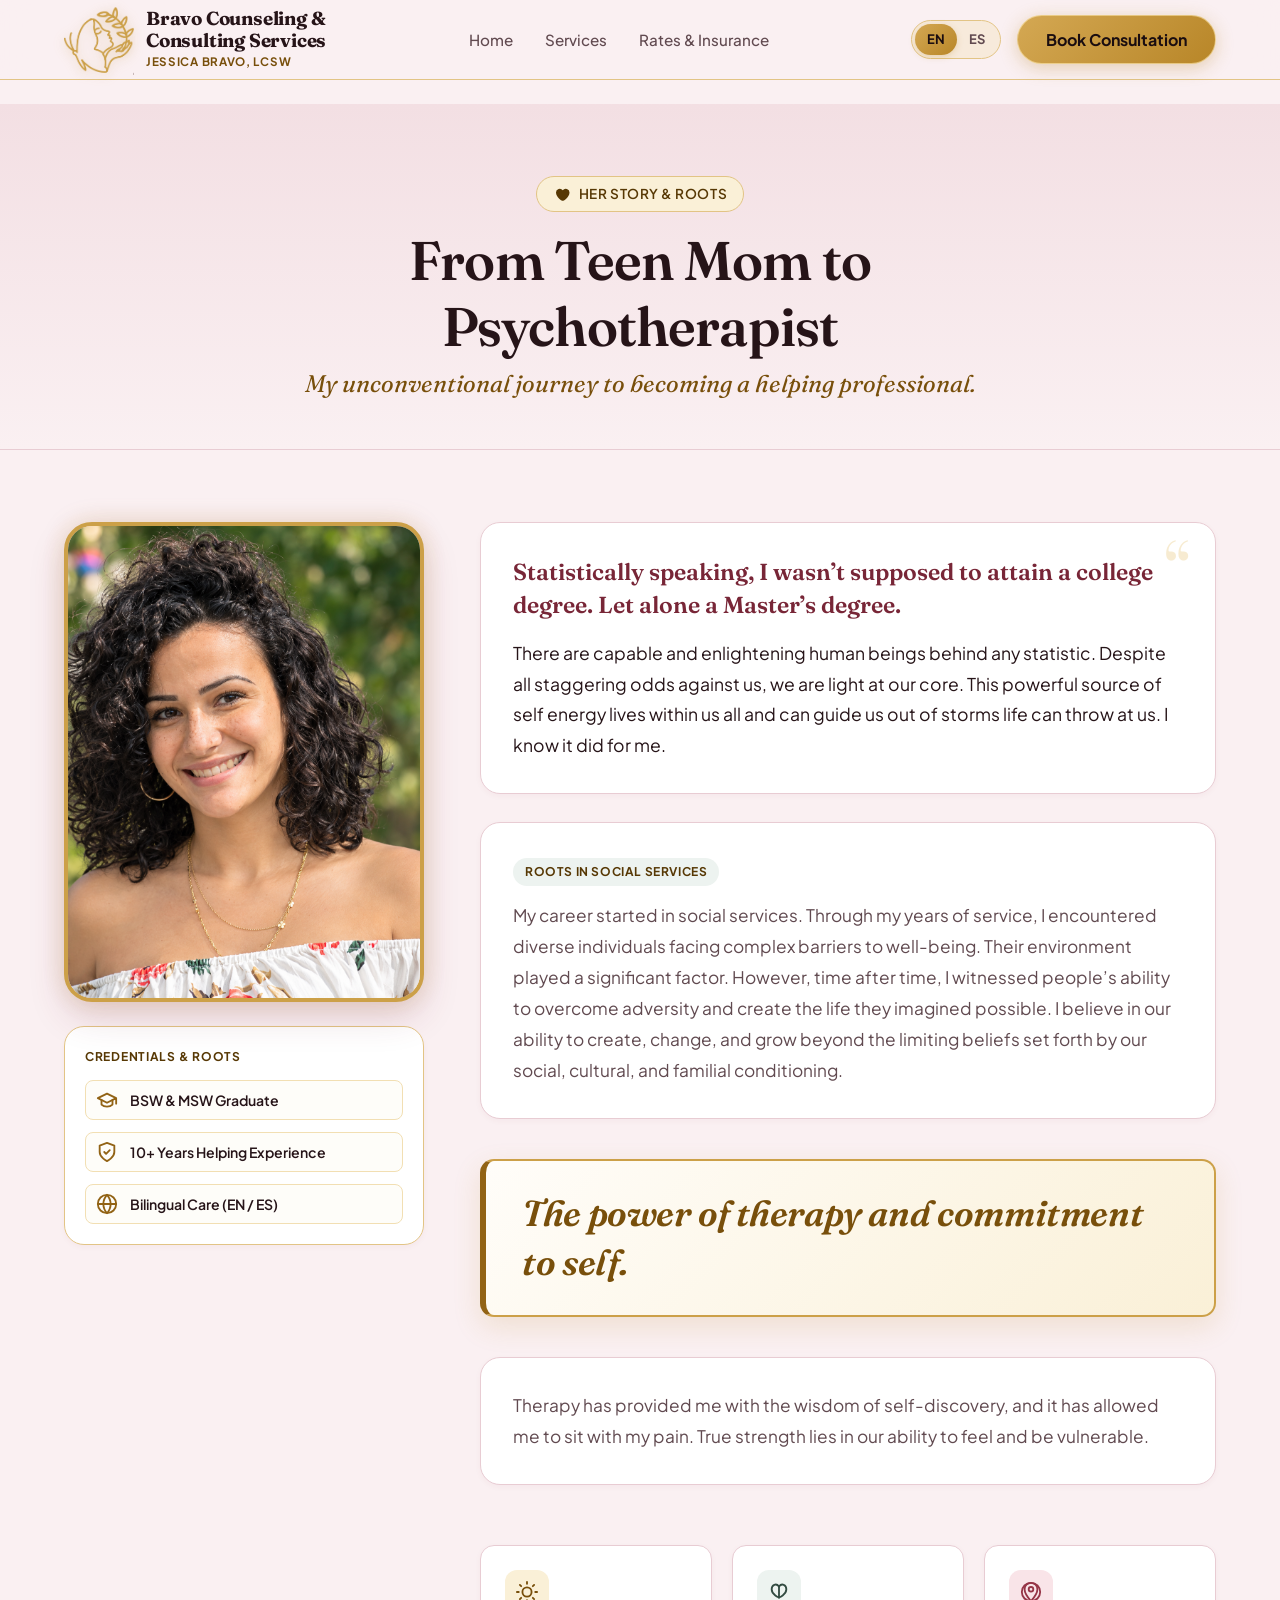
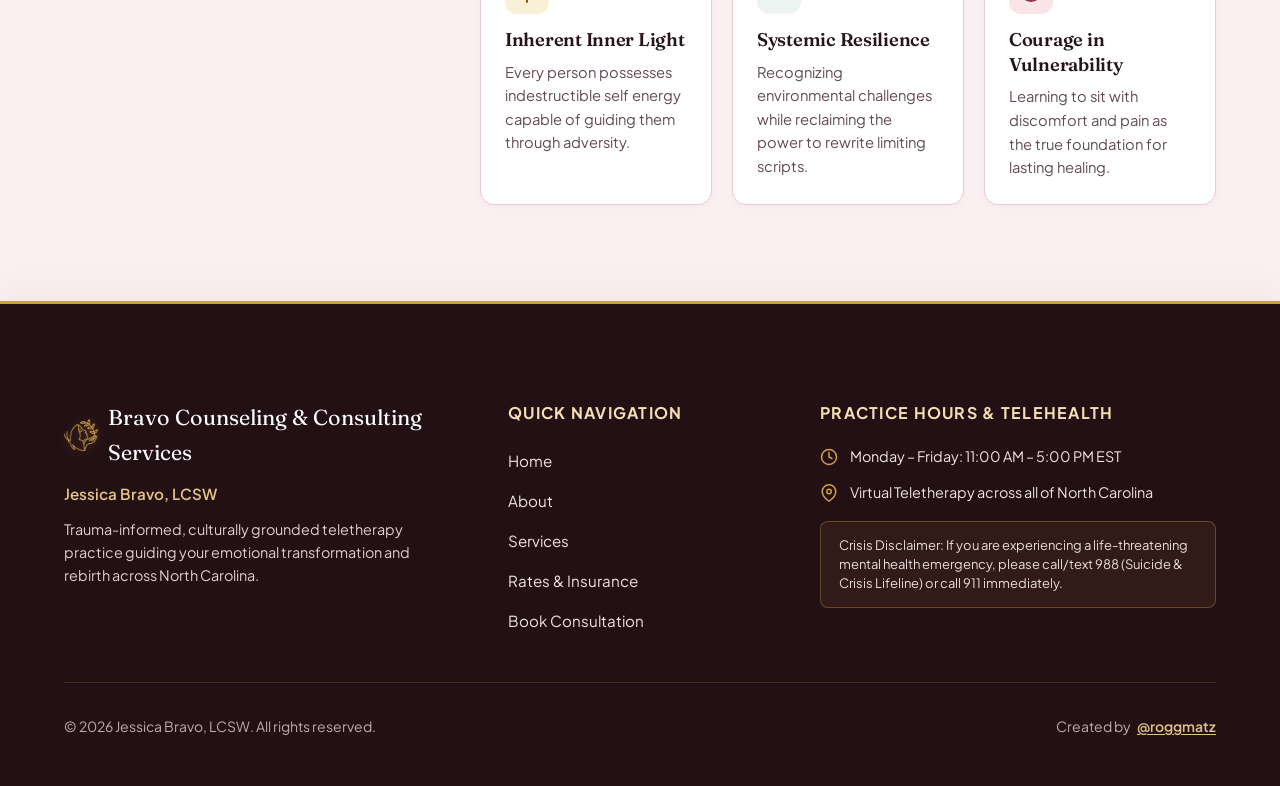
==== aboutme.html @ 412bb7db "Updated Jessica's about me picture." ====
<!DOCTYPE html>
<html lang="en">
<head>
  <meta charset="UTF-8">
  <meta name="viewport" content="width=device-width, initial-scale=1.0">
  <meta name="description" content="Read the story of Jessica Bravo, LCSW: An unconventional journey from teen mom to psychotherapist, grounded in resilience, self energy, and social services.">
  <meta name="author" content="@roggmatz (https://roggmatz.com)">
  <title>About Jessica Bravo, LCSW | From Teen Mom to Psychotherapist</title>

  <!-- Open Graph / Meta -->
  <meta property="og:type" content="website">
  <meta property="og:title" content="About Jessica Bravo, LCSW">
  <meta property="og:description" content="Read the story of Jessica Bravo, LCSW: An unconventional journey from teen mom to psychotherapist, grounded in resilience, self energy, and social services.">
  <meta property="og:url" content="https://bravoconsultingservices.com/aboutme.html">

  <!-- Google Fonts Preconnect & Stylesheet -->
  <link rel="preconnect" href="https://fonts.googleapis.com">
  <link rel="preconnect" href="https://fonts.gstatic.com" crossorigin>
  <link href="https://fonts.googleapis.com/css2?family=Fraunces:ital,opsz,wght@0,9..144,400;0,9..144,600;0,9..144,700;1,9..144,400&family=Plus+Jakarta+Sans:wght@400;500;600;700&display=swap" rel="stylesheet">

  <!-- Favicon SVG Motif -->
  <link rel="icon" type="image/svg+xml" href="data:image/svg+xml,%3Csvg xmlns='http://www.w3.org/2000/svg' viewBox='0 0 100 100'%3E%3Cpath d='M50 85 C45 60 20 48 15 30 C10 12 35 10 48 35 C50 38 50 38 52 35 C65 10 90 12 85 30 C80 48 55 60 50 85 Z' fill='none' stroke='%23CCA048' stroke-width='6' stroke-linecap='round' stroke-linejoin='round'/%3E%3Ccircle cx='50' cy='32' r='4' fill='%23B88628'/%3E%3C/svg%3E">

  <!-- Main Stylesheet -->
  <link rel="stylesheet" href="style.css">

  <!-- Deferred JavaScript -->
  <script defer src="main.js"></script>
</head>
<body class="about-page" data-page="about">

  <!-- Accessible Skip Link -->
  <a href="#main-content" class="skip-link">Skip to main content</a>

  <!-- ========================================================================
       Header & Navigation Bar
       ======================================================================== -->
  <header class="site-header" id="site-header">
    <div class="container header-inner">
      <!-- Logo & Wordmark (Links to Home) -->
      <a href="index.html" class="brand-logo" aria-label="Bravo Counseling & Consulting Services - Home">
        <img class="brand-butterfly-svg" src="assets/woman_butterfly.svg" alt="Bravo Counseling & Consulting Services" />
        <div class="brand-title-group">
          <span class="brand-name">Bravo Counseling &amp; <br />Consulting Services</span>
          <span class="brand-tagline">Jessica Bravo, LCSW</span>
        </div>
      </a>

      <!-- Navigation Menu -->
      <nav class="nav-menu" id="nav-menu" aria-label="Main Navigation">
        <a href="index.html" class="nav-link" data-i18n="about_page.nav_home">Home</a>
        <a href="index.html#services" class="nav-link" data-i18n="nav.services">Services</a>
        <a href="index.html#rates" class="nav-link" data-i18n="nav.rates">Rates &amp; Insurance</a>

        <!-- Mobile Actions Wrapper -->
        <div class="nav-actions-mobile-wrap">
          <div class="lang-switcher" role="group" aria-label="Language selection">
            <button type="button" class="lang-btn active" data-lang="en" aria-pressed="true">English</button>
            <button type="button" class="lang-btn" data-lang="es" aria-pressed="false">Español</button>
          </div>
          <a href="https://findmytherapist.com" target="_blank" rel="noopener noreferrer" class="btn btn-primary" data-i18n="nav.book">Book Consultation</a>
        </div>
      </nav>

      <!-- Desktop Header Actions -->
      <div class="nav-actions header-desktop-actions">
        <!-- Language Switcher Pill -->
        <div class="lang-switcher" role="group" aria-label="Language selection">
          <button type="button" class="lang-btn active" data-lang="en" aria-pressed="true">EN</button>
          <button type="button" class="lang-btn" data-lang="es" aria-pressed="false">ES</button>
        </div>
        <!-- CTA Button -->
        <a href="https://findmytherapist.com" target="_blank" rel="noopener noreferrer" class="btn btn-primary" data-i18n="nav.book">Book Consultation</a>
      </div>

      <!-- Mobile Hamburger Button -->
      <button type="button" class="mobile-toggle" id="mobile-toggle" aria-expanded="false" aria-controls="nav-menu" aria-label="Toggle navigation menu">
        <span></span>
        <span></span>
        <span></span>
      </button>
    </div>
  </header>

  <!-- ========================================================================
       Main Content
       ======================================================================== -->
  <main id="main-content" class="about-page-main">

    <!-- Hero / Story Banner -->
    <section class="about-hero-section">
      <div class="container about-hero-inner">
        <div class="about-hero-badge">
          <svg class="pl-14__heart" viewBox="0 0 24 24" width="18" height="18" fill="currentColor" aria-hidden="true">
            <path d="M12 21s-8-4.5-8-11a5 5 0 0 1 9-3 5 5 0 0 1 9 3c0 6.5-8 11-8 11H12z"/>
          </svg>
          <span data-i18n="about_page.hero_badge">Her Story &amp; Roots</span>
        </div>
        <h1 class="about-hero-title" data-i18n="about_page.hero_title">From Teen Mom to Psychotherapist</h1>
        <p class="about-hero-subtitle" data-i18n="about_page.hero_subtitle">My unconventional journey to becoming a helping professional.</p>
      </div>
    </section>

    <!-- Main Story Narrative & Owner Column -->
    <section class="about-story-section">
      <div class="container">
        <div class="about-story-grid">

          <!-- Left Column: Owner Portrait & Milestone Badges -->
          <aside class="about-owner-column" aria-label="About the Founder">
            <div class="owner-portrait-frame">
              <!-- Owner Portrait Image / Placeholder Frame -->
              <img src="assets/images/jessica-about-me.png" alt="Jessica Bravo, LCSW" width="480" height="640" loading="eager">
            </div>

            <!-- Milestone Badges Card -->
            <div class="owner-milestones-card">
              <div class="milestones-card-header" data-i18n="about_page.milestone_header">Credentials &amp; Roots</div>

              <!-- Milestone 1: Graduate -->
              <div class="milestone-item">
                <svg class="milestone-icon" viewBox="0 0 24 24" fill="none" stroke="currentColor" stroke-width="2" stroke-linecap="round" stroke-linejoin="round" aria-hidden="true">
                  <path d="M22 10v6M2 10l10-5 10 5-10 5z"/>
                  <path d="M6 12v5c3 3 9 3 12 0v-5"/>
                </svg>
                <span class="milestone-text" data-i18n="about_page.ms1_text">BSW &amp; MSW Graduate</span>
              </div>

              <!-- Milestone 2: Years Experience -->
              <div class="milestone-item">
                <svg class="milestone-icon" viewBox="0 0 24 24" fill="none" stroke="currentColor" stroke-width="2" stroke-linecap="round" stroke-linejoin="round" aria-hidden="true">
                  <path d="M12 22s8-4 8-10V5l-8-3-8 3v7c0 6 8 10 8 10z"/>
                  <path d="m9 12 2 2 4-4"/>
                </svg>
                <span class="milestone-text" data-i18n="about_page.ms2_text">10+ Years Helping Experience</span>
              </div>

              <!-- Milestone 3: Bilingual -->
              <div class="milestone-item">
                <svg class="milestone-icon" viewBox="0 0 24 24" fill="none" stroke="currentColor" stroke-width="2" stroke-linecap="round" stroke-linejoin="round" aria-hidden="true">
                  <circle cx="12" cy="12" r="10"/>
                  <line x1="2" y1="12" x2="22" y2="12"/>
                  <path d="M12 2a15.3 15.3 0 0 1 4 10 15.3 15.3 0 0 1-4 10 15.3 15.3 0 0 1-4-10 15.3 15.3 0 0 1 4-10z"/>
                </svg>
                <span class="milestone-text" data-i18n="about_page.ms3_text">Bilingual Care (EN / ES)</span>
              </div>
            </div>
          </aside>

          <!-- Right Column: Narrative Copy & Editorial Formatting -->
          <div class="story-narrative-column">

            <!-- Chapter 1: Defying Statistics & Innate Self Energy -->
            <article class="story-lead-block">
              <p class="story-lead-stat" data-i18n="about_page.lead_p1">
                Statistically speaking, I wasn’t supposed to attain a college degree. Let alone a Master’s degree.
              </p>
              <p class="story-lead-body" data-i18n="about_page.lead_p2">
                There are capable and enlightening human beings behind any statistic. Despite all staggering odds against us, we are light at our core. This powerful source of self energy lives within us all and can guide us out of storms life can throw at us. I know it did for me.
              </p>
            </article>

            <!-- Chapter 2: Frontline Social Services & Systemic Empathy -->
            <article class="story-chapter-card">
              <span class="story-chapter-tag" data-i18n="about_page.chapter2_tag">Roots in Social Services</span>
              <p class="story-chapter-body" data-i18n="about_page.social_services_p">
                My career started in social services. Through my years of service, I encountered diverse individuals facing complex barriers to well-being. Their environment played a significant factor. However, time after time, I witnessed people’s ability to overcome adversity and create the life they imagined possible. I believe in our ability to create, change, and grow beyond the limiting beliefs set forth by our social, cultural, and familial conditioning.
              </p>
            </article>

            <!-- Standout Focus Quote Requirement -->
            <aside class="story-highlight-quote-card" aria-label="Core Philosophy Quote">
              <blockquote class="story-highlight-quote-text" data-i18n="about_page.highlight_quote">
                The power of therapy and commitment to self.
              </blockquote>
            </aside>

            <!-- Chapter 3: Sitting With Pain & Vulnerability as Strength -->
            <article class="story-chapter-card">
              <p class="story-chapter-body" data-i18n="about_page.vulnerability_p">
                Therapy has provided me with the wisdom of self-discovery, and it has allowed me to sit with my pain. True strength lies in our ability to feel and be vulnerable.
              </p>
            </article>

            <!-- Supporting Philosophy Pillars -->
            <div class="story-philosophy-section">
              <div class="story-philosophy-grid">
                <!-- Pillar 1 -->
                <div class="story-philosophy-card">
                  <div class="philosophy-icon-box" aria-hidden="true">
                    <svg width="22" height="22" viewBox="0 0 24 24" fill="none" stroke="currentColor" stroke-width="2" stroke-linecap="round" stroke-linejoin="round">
                      <circle cx="12" cy="12" r="5"/>
                      <line x1="12" y1="1" x2="12" y2="3"/>
                      <line x1="12" y1="21" x2="12" y2="23"/>
                      <line x1="4.22" y1="4.22" x2="5.64" y2="5.64"/>
                      <line x1="18.36" y1="18.36" x2="19.78" y2="19.78"/>
                      <line x1="1" y1="12" x2="3" y2="12"/>
                      <line x1="21" y1="12" x2="23" y2="12"/>
                      <line x1="4.22" y1="19.78" x2="5.64" y2="18.36"/>
                      <line x1="18.36" y1="5.64" x2="19.78" y2="4.22"/>
                    </svg>
                  </div>
                  <h3 class="philosophy-card-title" data-i18n="about_page.pillar1_title">Inherent Inner Light</h3>
                  <p class="philosophy-card-desc" data-i18n="about_page.pillar1_desc">Every person possesses indestructible self energy capable of guiding them through adversity.</p>
                </div>

                <!-- Pillar 2 -->
                <div class="story-philosophy-card sage">
                  <div class="philosophy-icon-box" aria-hidden="true">
                    <svg width="22" height="22" viewBox="0 0 24 24" fill="none" stroke="currentColor" stroke-width="2" stroke-linecap="round" stroke-linejoin="round">
                      <path d="M12 18V6"/>
                      <path d="M12 6C9 2 4 4 4 9c0 6 8 9 8 9"/>
                      <path d="M12 6c3-4 8-2 8 3 0 6-8 9-8 9"/>
                    </svg>
                  </div>
                  <h3 class="philosophy-card-title" data-i18n="about_page.pillar2_title">Systemic Resilience</h3>
                  <p class="philosophy-card-desc" data-i18n="about_page.pillar2_desc">Recognizing environmental challenges while reclaiming the power to rewrite limiting scripts.</p>
                </div>

                <!-- Pillar 3 -->
                <div class="story-philosophy-card rose">
                  <div class="philosophy-icon-box" aria-hidden="true">
                    <svg width="22" height="22" viewBox="0 0 24 24" fill="none" stroke="currentColor" stroke-width="2" stroke-linecap="round" stroke-linejoin="round">
                      <circle cx="12" cy="12" r="10"/>
                      <path d="M12 2a7 7 0 0 0-7 7c0 5 7 13 7 13s7-8 7-13a7 7 0 0 0-7-7z"/>
                      <circle cx="12" cy="9" r="2.5"/>
                    </svg>
                  </div>
                  <h3 class="philosophy-card-title" data-i18n="about_page.pillar3_title">Courage in Vulnerability</h3>
                  <p class="philosophy-card-desc" data-i18n="about_page.pillar3_desc">Learning to sit with discomfort and pain as the true foundation for lasting healing.</p>
                </div>
              </div>
            </div>

          </div>

        </div>
      </div>
    </section>
  </main>

  <!-- ========================================================================
       Footer
       ======================================================================== -->
  <footer class="site-footer">
    <div class="container">

      <div class="footer-grid">

        <!-- Column 1: Brand & Bio -->
        <div>
          <div class="footer-brand-title">
            <img class="footer-butterfly" src="assets/woman_butterfly.svg" alt="Bravo Counseling logo" />
            <span>Bravo Counseling &amp; Consulting Services</span>
          </div>
          <div class="footer-credentials" data-i18n="footer.brand_sub">Jessica Bravo, LCSW</div>
          <p class="footer-desc" data-i18n="footer.brand_desc">
            Trauma-informed, culturally grounded teletherapy practice guiding your emotional transformation and rebirth across North Carolina.
          </p>
        </div>

        <!-- Column 2: Quick Links -->
        <div>
          <div class="footer-heading" data-i18n="footer.links_title">Quick Navigation</div>
          <ul class="footer-links-list">
            <li><a href="index.html">Home</a></li>
            <li><a href="aboutme.html" data-i18n="nav.about">About Jessica Bravo</a></li>
            <li><a href="index.html#services" data-i18n="nav.services">Therapy Services</a></li>
            <li><a href="index.html#rates" data-i18n="nav.rates">Rates &amp; Insurance</a></li>
            <li><a href="https://findmytherapist.com" target="_blank" rel="noopener noreferrer" data-i18n="nav.book">Book Consultation</a></li>
          </ul>
        </div>

        <!-- Column 3: Hours & Telehealth Notice -->
        <div>
          <div class="footer-heading" data-i18n="footer.hours_title">Practice Hours &amp; Telehealth</div>
          <div class="footer-info-list">
            <div class="footer-info-item">
              <svg viewBox="0 0 24 24" fill="none" stroke="currentColor" stroke-width="2" stroke-linecap="round" stroke-linejoin="round" aria-hidden="true">
                <circle cx="12" cy="12" r="10"/>
                <polyline points="12 6 12 12 16 14"/>
              </svg>
              <span data-i18n="footer.hours_time">Monday – Friday: 11:00 AM – 5:00 PM EST</span>
            </div>
            <div class="footer-info-item">
              <svg viewBox="0 0 24 24" fill="none" stroke="currentColor" stroke-width="2" stroke-linecap="round" stroke-linejoin="round" aria-hidden="true">
                <path d="M21 10c0 7-9 13-9 13s-9-6-9-13a9 9 0 0 1 18 0z"/>
                <circle cx="12" cy="10" r="3"/>
              </svg>
              <span data-i18n="footer.telehealth_loc">Virtual Teletherapy across all of North Carolina</span>
            </div>
          </div>

          <!-- Crisis note -->
          <div class="footer-crisis-box">
            <p data-i18n="footer.crisis_note">
              <strong>Crisis Disclaimer:</strong> If you are experiencing a life-threatening mental health emergency, please call/text 988 (Suicide &amp; Crisis Lifeline) or call 911 immediately.
            </p>
          </div>
        </div>

      </div>

      <!-- Footer Bottom -->
      <div class="footer-bottom">
        <div data-i18n="footer.copyright">© 2026 Jessica Bravo, LCSW. All rights reserved.</div>

        <!-- Visual Attribution -->
        <div class="footer-attribution">
          <span data-i18n="footer.author_label">Created by</span>
          <a href="https://roggmatz.com" target="_blank" rel="noopener">@roggmatz</a>
        </div>
      </div>

    </div>
  </footer>

</body>
</html>
---- style.css ----
/* ==========================================================================
   Bravo Consulting Services - Visual Design System & Stylesheet
   Client: Jessica Bravo, LCSW (NC License #C017999)
   Author: @roggmatz (https://roggmatz.com)
   ========================================================================== */

/* --------------------------------------------------------------------------
   1. CSS Custom Properties & Design Tokens
   -------------------------------------------------------------------------- */
:root {
  /* ========================================================================
     1. Background Canvas: Rose Pink Palette (Warm, Therapeutic, Calming)
     ======================================================================== */
  --color-rose-50: #FDF4F6;         /* Whispering rose blush wash */
  --color-rose-100: #F9E4E8;        /* Soft rose blush */
  --color-rose-200: #F2CBD3;        /* Pastel dusty rose border & accent */
  --color-rose-300: #E8A8B4;        /* Muted dusty rose */
  --color-rose-400: #D47B8C;        /* Warm rose tone */
  --color-rose-500: #B34B5E;        /* Deep velvety rosewood */
  --color-rose-600: #963547;        /* Rich rosewood */
  --color-rose-700: #782637;        /* Dramatic dark rosewood for CTA canvas */
  --color-rose-800: #561824;        /* Deep wine rose */
  --color-rose-900: #231015;        /* Midnight velvet rose for footer */

  --color-rose-tint: rgba(212, 123, 140, 0.12);
  --color-rose-glow: rgba(242, 203, 211, 0.7);
  --color-rose-shadow: rgba(120, 38, 55, 0.18);

  /* ========================================================================
     2. Foreground Elements: Gold Palette (Luminous, Prestigious, Restorative)
     ======================================================================== */
  --color-gold-50: #FEFDF9;         /* Luminous champagne surface */
  --color-gold-100: #FAF0D7;        /* Champagne gold wash for badges & pill cards */
  --color-gold-200: #F2DFB3;        /* Soft gold border */
  --color-gold-300: #E2C485;        /* Luminous satin gold accent */
  --color-gold-400: #CCA048;        /* Radiant polished gold for borders & buttons */
  --color-gold-500: #B88628;        /* Core radiant gold */
  --color-gold-600: #926315;        /* Burnished gold for buttons & accessible contrast */
  --color-gold-700: #784F0B;        /* Deep amber gold for ultra-clear text readability (6.4:1) */
  --color-gold-800: #573804;        /* Dark bronze gold */
  --color-gold-900: #382302;        /* Deepest antique bronze */

  --color-gold-tint: rgba(184, 134, 40, 0.1);
  --color-gold-glow: rgba(212, 168, 83, 0.4);
  --color-gold-shadow: rgba(184, 134, 40, 0.32);
  --color-gold-shadow-hover: rgba(184, 134, 40, 0.46);

  /* ========================================================================
     3. Functional & Role Mappings
     Backgrounds = Rose Pink | Foregrounds = Gold
     ======================================================================== */
  --color-primary: var(--color-gold-500);
  --color-primary-dark: var(--color-gold-600);
  --color-primary-light: var(--color-gold-100);
  --color-primary-tint: var(--color-gold-tint);

  --color-secondary: var(--color-gold-600);
  --color-secondary-dark: var(--color-gold-800);
  --color-secondary-light: var(--color-gold-100);
  --color-secondary-tint: var(--color-gold-tint);

  /* Legacy alias for gold */
  --color-gold: var(--color-gold-500);

  /* ========================================================================
     4. Complementary & Harmonizing Colors
     Warm neutrals, botanical sage accent, and functional tokens
     ======================================================================== */
  /* Surfaces & Structural Backgrounds (Rose Pink Ecosystem) */
  --color-bg-main: #FAF0F2;         /* Dominant calming rose-blush porcelain */
  --color-bg-warm: #F3DFE3;         /* Warm dusty rose cashmere for alternate sections */
  --color-bg-card: #FFFFFF;         /* Crisp white card surface */
  --color-bg-card-alt: #FEF9FA;     /* Subtle rose-tinted card surface */

  /* Text & Typography */
  --color-text-main: #261418;       /* Deep plum charcoal - 15.7:1 contrast on rose */
  --color-text-muted: #614A50;      /* Warm taupe-plum - 7.2:1 contrast on rose */
  --color-text-gold: var(--color-gold-700);

  /* Borders & Dividers (Gold Framed) */
  --color-border: #E8CCD3;          /* Soft rose border */
  --color-border-light: rgba(232, 204, 211, 0.6);
  --color-border-gold: var(--color-gold-300);
  --color-border-gold-strong: var(--color-gold-400);
  --color-border-rose: var(--color-rose-200);

  /* Complementary Botanical Sage (grounding, organic nature touch) */
  --color-sage-100: #EDF3F0;
  --color-sage-300: #A2BFB3;
  --color-sage-500: #4E7064;
  --color-sage-700: #334B42;

  /* Functional Status Colors */
  --color-success: #2D6A4F;
  --color-success-light: #D8F3DC;

  /* Typography */
  --font-heading: 'Fraunces', 'Playfair Display', Georgia, serif;
  --font-body: 'Plus Jakarta Sans', system-ui, -apple-system, BlinkMacSystemFont, 'Segoe UI', Roboto, sans-serif;

  /* Spacing Scale */
  --space-xs: 0.25rem;   /* 4px */
  --space-sm: 0.5rem;    /* 8px */
  --space-md: 1rem;      /* 16px */
  --space-lg: 1.5rem;    /* 24px */
  --space-xl: 2rem;      /* 32px */
  --space-2xl: 3rem;     /* 48px */
  --space-3xl: 4.5rem;   /* 72px */
  --space-4xl: 6rem;     /* 96px */

  /* Shadows with warm rose/gold ambient tones */
  --shadow-sm: 0 2px 6px rgba(120, 38, 55, 0.04);
  --shadow-md: 0 6px 18px rgba(120, 38, 55, 0.06), 0 2px 4px rgba(184, 134, 40, 0.04);
  --shadow-lg: 0 16px 36px rgba(120, 38, 55, 0.09), 0 4px 12px rgba(184, 134, 40, 0.06);
  --shadow-hover: 0 20px 40px rgba(184, 134, 40, 0.18), 0 6px 16px rgba(120, 38, 55, 0.08);

  /* Transitions */
  --transition-fast: 150ms cubic-bezier(0.4, 0, 0.2, 1);
  --transition-normal: 280ms cubic-bezier(0.4, 0, 0.2, 1);
  --transition-smooth: 400ms cubic-bezier(0.16, 1, 0.3, 1);

  /* Border Radius */
  --radius-sm: 8px;
  --radius-md: 14px;
  --radius-lg: 20px;
  --radius-xl: 28px;
  --radius-full: 9999px;

  /* Layout */
  --container-max: 1200px;
  --header-height: 80px;
}

/* --------------------------------------------------------------------------
   2. Reset & Base Elements
   -------------------------------------------------------------------------- */
*, *::before, *::after {
  box-sizing: border-box;
  margin: 0;
  padding: 0;
}

html {
  scroll-behavior: smooth;
  scroll-padding-top: calc(var(--header-height) + 16px);
  -webkit-text-size-adjust: 100%;
}

body {
  font-family: var(--font-body);
  font-size: 1.0625rem; /* 17px */
  line-height: 1.65;
  color: var(--color-text-main);
  background-color: var(--color-bg-main);
  overflow-x: hidden;
  text-rendering: optimizeLegibility;
  -webkit-font-smoothing: antialiased;
  -moz-osx-font-smoothing: grayscale;
}

img, picture, svg, video {
  display: block;
  max-width: 100%;
  height: auto;
}

input, button, textarea, select {
  font: inherit;
}

button {
  cursor: pointer;
  border: none;
  background: none;
}

a {
  color: inherit;
  text-decoration: none;
  transition: color var(--transition-fast);
}

ul, ol {
  list-style: none;
}

/* Accessible focus ring */
:focus-visible {
  outline: 3px solid var(--color-primary);
  outline-offset: 3px;
  border-radius: var(--radius-sm);
}

/* Skip to main content link for keyboard users */
.skip-link {
  position: absolute;
  top: -100px;
  left: 20px;
  background: var(--color-primary);
  color: #FFFFFF;
  padding: 12px 20px;
  z-index: 10000;
  border-radius: var(--radius-sm);
  font-weight: 600;
  text-decoration: none;
  box-shadow: var(--shadow-lg);
  transition: top var(--transition-fast);
}

.skip-link:focus {
  top: 20px;
}

/* --------------------------------------------------------------------------
   3. Typography & Utilities
   -------------------------------------------------------------------------- */
h1, h2, h3, h4, h5, h6 {
  font-family: var(--font-heading);
  color: var(--color-text-main);
  line-height: 1.25;
  font-weight: 600;
  letter-spacing: -0.015em;
}

h1 {
  font-size: clamp(2.35rem, 4.5vw, 3.65rem);
  font-weight: 600;
  line-height: 1.18;
}

h2 {
  font-size: clamp(1.9rem, 3.2vw, 2.65rem);
  line-height: 1.25;
}

h3 {
  font-size: clamp(1.35rem, 2vw, 1.65rem);
  line-height: 1.35;
}

p {
  margin-bottom: 1rem;
}

p:last-child {
  margin-bottom: 0;
}

.lead {
  font-size: 1.2rem;
  line-height: 1.65;
  color: var(--color-text-muted);
}

.container {
  width: 100%;
  max-width: var(--container-max);
  margin-left: auto;
  margin-right: auto;
  padding-left: 24px;
  padding-right: 24px;
}

.section-wrapper {
  padding: var(--space-4xl) 0;
  position: relative;
}

.section-header {
  text-align: center;
  max-width: 720px;
  margin: 0 auto var(--space-3xl) auto;
}

.section-badge {
  display: inline-flex;
  align-items: center;
  gap: 8px;
  padding: 6px 16px;
  border-radius: var(--radius-full);
  font-size: 0.875rem;
  font-weight: 700;
  letter-spacing: 0.04em;
  text-transform: uppercase;
  background-color: var(--color-gold-100);
  color: var(--color-gold-700);
  border: 1px solid var(--color-gold-300);
  box-shadow: 0 2px 8px rgba(184, 134, 40, 0.1);
  margin-bottom: 1rem;
}

.section-badge.gold,
.section-badge.sage {
  background-color: var(--color-gold-100);
  color: var(--color-gold-700);
  border: 1px solid var(--color-gold-300);
}

.section-title {
  margin-bottom: 1rem;
}

.section-subtitle {
  color: var(--color-text-muted);
  font-size: 1.125rem;
  line-height: 1.6;
}

/* --------------------------------------------------------------------------
   4. Buttons & UI Elements
   -------------------------------------------------------------------------- */
.btn {
  display: inline-flex;
  align-items: center;
  justify-content: center;
  gap: 10px;
  padding: 14px 28px;
  font-size: 1rem;
  font-weight: 700;
  border-radius: var(--radius-full);
  transition: all var(--transition-normal);
  text-align: center;
  white-space: nowrap;
  line-height: 1.2;
}

.btn-primary {
  background: linear-gradient(135deg, #D4A853 0%, #B88628 100%);
  color: #1A0D10;
  border: 1px solid rgba(255, 235, 180, 0.6);
  box-shadow: 0 4px 18px var(--color-gold-shadow);
}

.btn-primary:hover {
  background: linear-gradient(135deg, #E0B865 0%, #C49234 100%);
  color: #1A0D10;
  transform: translateY(-2px);
  box-shadow: 0 8px 26px var(--color-gold-shadow-hover);
}

.btn-secondary {
  background-color: rgba(255, 255, 255, 0.9);
  color: var(--color-gold-700);
  border: 1.5px solid var(--color-gold-400);
  box-shadow: 0 2px 8px rgba(184, 134, 40, 0.1);
}

.btn-secondary:hover {
  border-color: var(--color-gold-600);
  color: var(--color-gold-900);
  background-color: var(--color-gold-100);
  transform: translateY(-2px);
  box-shadow: 0 6px 18px rgba(184, 134, 40, 0.2);
}

.btn-gold,
.btn-sage {
  background: linear-gradient(135deg, #C2912D 0%, #A37219 100%);
  color: #FFFFFF;
  border: 1px solid rgba(255, 235, 180, 0.4);
  box-shadow: 0 4px 14px rgba(163, 114, 25, 0.32);
}

.btn-gold:hover,
.btn-sage:hover {
  background: linear-gradient(135deg, #D4A343 0%, #B58223 100%);
  color: #FFFFFF;
  transform: translateY(-2px);
  box-shadow: 0 8px 22px rgba(163, 114, 25, 0.42);
}

.btn-icon {
  width: 20px;
  height: 20px;
  transition: transform var(--transition-fast);
}

.btn:hover .btn-icon {
  transform: translateX(3px);
}

/* --------------------------------------------------------------------------
   5. Header & Navigation
   -------------------------------------------------------------------------- */
.site-header {
  position: fixed;
  top: 0;
  left: 0;
  width: 100%;
  height: var(--header-height);
  z-index: 1000;
  background-color: rgba(250, 240, 242, 0.94);
  backdrop-filter: blur(14px);
  -webkit-backdrop-filter: blur(14px);
  border-bottom: 1.5px solid var(--color-border-gold);
  transition: background-color var(--transition-normal), box-shadow var(--transition-normal);
}

.site-header.scrolled {
  background-color: rgba(250, 240, 242, 0.98);
  box-shadow: 0 4px 20px rgba(184, 134, 40, 0.1), 0 2px 6px rgba(120, 38, 55, 0.04);
}

.header-inner {
  display: flex;
  align-items: center;
  justify-content: space-between;
  height: 100%;
}

/* Logo */
.brand-logo {
  display: flex;
  align-items: center;
  gap: 12px;
  font-family: var(--font-heading);
  font-size: 1.25rem;
  font-weight: 700;
  color: var(--color-text-main);
  letter-spacing: -0.01em;
}

.brand-butterfly-svg {
  width: 70px;
  height: 70px;
  color: var(--color-gold-500);
  flex-shrink: 0;
  filter: invert(94%) sepia(11%) saturate(4403%) hue-rotate(325deg) brightness(89%) contrast(76%) drop-shadow(0 2px 6px rgba(184, 134, 40, 0.35));
}

.brand-title-group {
  display: flex;
  flex-direction: column;
}

.brand-name {
  font-size: 1.18rem;
  font-weight: 700;
  line-height: 1.15;
  color: var(--color-text-main);
}

.brand-tagline {
  font-family: var(--font-body);
  font-size: 0.725rem;
  font-weight: 700;
  letter-spacing: 0.06em;
  text-transform: uppercase;
  color: var(--color-gold-700);
}

/* Navigation Links */
.nav-menu {
  display: flex;
  align-items: center;
  gap: 32px;
}

.nav-link {
  font-size: 0.95rem;
  font-weight: 500;
  color: var(--color-text-muted);
  position: relative;
  padding: 8px 0;
  transition: color var(--transition-fast);
}

.nav-link:hover,
.nav-link.active {
  color: var(--color-gold-700);
}

.nav-link::after {
  content: '';
  position: absolute;
  bottom: 0;
  left: 0;
  width: 0;
  height: 2.5px;
  background: linear-gradient(90deg, var(--color-gold-300) 0%, var(--color-gold-500) 100%);
  transition: width var(--transition-normal);
  border-radius: var(--radius-full);
}

.nav-link:hover::after,
.nav-link.active::after {
  width: 100%;
}

.nav-actions {
  display: flex;
  align-items: center;
  gap: 16px;
}

.nav-actions-mobile-wrap {
  display: none;
}

/* Language Switcher Pill */
.lang-switcher {
  display: inline-flex;
  align-items: center;
  background-color: rgba(242, 223, 179, 0.35);
  padding: 3px;
  border-radius: var(--radius-full);
  border: 1px solid var(--color-gold-300);
}

.lang-btn {
  padding: 5px 12px;
  font-size: 0.8125rem;
  font-weight: 700;
  border-radius: var(--radius-full);
  color: var(--color-text-muted);
  transition: all var(--transition-fast);
}

.lang-btn.active {
  background: linear-gradient(135deg, #D4A853 0%, #B88628 100%);
  color: #1A0D10;
  box-shadow: 0 2px 6px rgba(184, 134, 40, 0.25);
}

.lang-btn:hover:not(.active) {
  color: var(--color-text-main);
}

/* Mobile Toggle */
.mobile-toggle {
  display: none;
  flex-direction: column;
  justify-content: center;
  align-items: center;
  width: 44px;
  height: 44px;
  border-radius: var(--radius-sm);
  background-color: transparent;
  color: var(--color-text-main);
  border: 1px solid var(--color-border);
}

.mobile-toggle span {
  display: block;
  width: 22px;
  height: 2px;
  background-color: currentColor;
  margin: 2.5px 0;
  transition: all var(--transition-normal);
  border-radius: 2px;
}

.mobile-toggle[aria-expanded="true"] span:nth-child(1) {
  transform: translateY(7px) rotate(45deg);
}

.mobile-toggle[aria-expanded="true"] span:nth-child(2) {
  opacity: 0;
}

.mobile-toggle[aria-expanded="true"] span:nth-child(3) {
  transform: translateY(-7px) rotate(-45deg);
}

/* --------------------------------------------------------------------------
   6. Section 1: Hero Area
   -------------------------------------------------------------------------- */
.hero-section {
  padding-top: calc(var(--header-height) + 50px);
  padding-bottom: var(--space-4xl);
  position: relative;
  overflow: hidden;
  background: radial-gradient(circle at 82% 18%, rgba(242, 203, 211, 0.92) 0%, rgba(250, 240, 242, 0.6) 60%),
              radial-gradient(circle at 12% 82%, rgba(238, 192, 202, 0.75) 0%, rgba(250, 240, 242, 0) 55%),
              var(--color-bg-main);
}

.hero-grid {
  display: grid;
  grid-template-columns: 1.15fr 0.85fr;
  gap: 56px;
  align-items: center;
}

.hero-content {
  max-width: 620px;
}

.hero-badge {
  display: inline-flex;
  align-items: center;
  gap: 10px;
  padding: 8px 18px;
  background-color: var(--color-gold-100);
  color: var(--color-gold-700);
  border-radius: var(--radius-full);
  font-size: 0.875rem;
  font-weight: 700;
  letter-spacing: 0.02em;
  margin-bottom: 24px;
  border: 1px solid var(--color-gold-300);
  box-shadow: 0 2px 10px rgba(184, 134, 40, 0.12);
}

.hero-badge-pulse {
  width: 8px;
  height: 8px;
  border-radius: 50%;
  background-color: var(--color-gold-500);
  position: relative;
}

.hero-badge-pulse::after {
  content: '';
  position: absolute;
  inset: -3px;
  border-radius: 50%;
  background-color: var(--color-gold-400);
  opacity: 0.6;
  animation: pulse 2s infinite ease-out;
}

@keyframes pulse {
  0% { transform: scale(1); opacity: 0.6; }
  100% { transform: scale(2.4); opacity: 0; }
}

.hero-title {
  margin-bottom: 24px;
  color: var(--color-text-main);
}

.hero-title span.accent {
  color: var(--color-gold-600);
  background: linear-gradient(135deg, #B88628 0%, #784F0B 100%);
  -webkit-background-clip: text;
  -webkit-text-fill-color: transparent;
  display: inline-block;
  position: relative;
}

.hero-title span.accent::after {
  content: '';
  position: absolute;
  bottom: 4px;
  left: 0;
  width: 100%;
  height: 8px;
  background: linear-gradient(90deg, rgba(212, 168, 83, 0.35) 0%, rgba(184, 134, 40, 0.18) 100%);
  z-index: -1;
  border-radius: 4px;
}

.hero-subtitle {
  font-size: 1.18rem;
  line-height: 1.7;
  color: var(--color-text-muted);
  margin-bottom: 36px;
}

.hero-cta-group {
  display: flex;
  flex-wrap: wrap;
  gap: 16px;
  margin-bottom: 40px;
}

/* Trust Bar */
.hero-trust-bar {
  display: flex;
  flex-wrap: wrap;
  align-items: center;
  gap: 24px;
  padding-top: 28px;
  border-top: 1.5px solid var(--color-border);
}

.trust-item {
  display: flex;
  align-items: center;
  gap: 10px;
  font-size: 0.875rem;
  font-weight: 600;
  color: var(--color-text-main);
}

.trust-icon {
  width: 20px;
  height: 20px;
  color: var(--color-gold-500);
  flex-shrink: 0;
}

/* Hero Visual Media Frame */
.hero-media-wrapper {
  position: relative;
}

.hero-image-card {
  position: relative;
  border-radius: var(--radius-xl);
  overflow: hidden;
  box-shadow: 0 16px 36px rgba(120, 38, 55, 0.14), 0 4px 14px rgba(184, 134, 40, 0.18);
  border: 3px solid var(--color-gold-400);
  aspect-ratio: 4 / 3.2;
}

.hero-image-card img {
  width: 100%;
  height: 100%;
  object-fit: cover;
  transition: transform var(--transition-smooth);
}

.hero-image-card:hover img {
  transform: scale(1.02);
}

.hero-floating-card {
  position: absolute;
  bottom: -20px;
  left: -24px;
  background: rgba(255, 255, 255, 0.96);
  backdrop-filter: blur(14px);
  -webkit-backdrop-filter: blur(14px);
  padding: 18px 24px;
  border-radius: var(--radius-lg);
  box-shadow: 0 14px 32px rgba(184, 134, 40, 0.16), var(--shadow-hover);
  border: 1.5px solid var(--color-gold-300);
  display: flex;
  align-items: center;
  gap: 14px;
  max-width: 320px;
}

.floating-card-icon {
  width: 44px;
  height: 44px;
  border-radius: 50%;
  background: linear-gradient(135deg, var(--color-gold-100) 0%, var(--color-gold-200) 100%);
  color: var(--color-gold-600);
  display: flex;
  align-items: center;
  justify-content: center;
  flex-shrink: 0;
  border: 1px solid var(--color-gold-300);
}

.floating-card-title {
  font-size: 0.95rem;
  font-weight: 700;
  color: var(--color-gold-800);
  line-height: 1.2;
}

.floating-card-desc {
  font-size: 0.8125rem;
  color: var(--color-text-muted);
  line-height: 1.3;
}

/* --------------------------------------------------------------------------
   7. Section 2: About Jessica Bravo, LCSW
   -------------------------------------------------------------------------- */
.about-section {
  background-color: var(--color-bg-warm);
  border-top: 1.5px solid var(--color-border);
  border-bottom: 1.5px solid var(--color-border);
}

.about-grid {
  display: grid;
  grid-template-columns: 0.85fr 1.15fr;
  gap: 64px;
  align-items: center;
}

.about-image-column {
  position: relative;
}

.about-portrait-frame {
  position: relative;
  border-radius: var(--radius-xl);
  overflow: hidden;
  box-shadow: 0 16px 36px rgba(120, 38, 55, 0.18), 0 0 30px rgba(184, 134, 40, 0.25);
  aspect-ratio: 3 / 4;
  border: 4px solid var(--color-gold-400);
}

.about-portrait-frame img {
  width: 100%;
  height: 100%;
  object-fit: cover;
}

/* State Licensure & Authority Badge */
.license-badge-card {
  position: absolute;
  bottom: -24px;
  right: -20px;
  background-color: #FFFFFF;
  padding: 16px 20px;
  border-radius: var(--radius-md);
  box-shadow: 0 14px 34px rgba(184, 134, 40, 0.2);
  border: 1.5px solid var(--color-gold-400);
  display: flex;
  align-items: center;
  gap: 14px;
  max-width: 320px;
}

.license-seal-icon {
  width: 42px;
  height: 42px;
  color: var(--color-gold-500);
  flex-shrink: 0;
}

.license-badge-title {
  font-size: 0.875rem;
  font-weight: 700;
  color: var(--color-gold-800);
  line-height: 1.2;
}

.license-badge-sub {
  font-size: 0.75rem;
  color: var(--color-gold-600);
  font-weight: 600;
  margin-top: 2px;
}

.about-content-column {
  display: flex;
  flex-direction: column;
  gap: 20px;
}

.about-heading {
  margin-bottom: 6px;
}

.about-philosophy-quote {
  font-family: var(--font-heading);
  font-size: 1.25rem;
  font-style: italic;
  line-height: 1.5;
  color: var(--color-text-main);
  border-left: 4px solid var(--color-gold-500);
  padding: 12px 20px;
  margin: 14px 0 22px 0;
  background: rgba(250, 240, 215, 0.45);
  border-radius: 0 var(--radius-sm) var(--radius-sm) 0;
  border-top: 1px solid rgba(226, 196, 133, 0.2);
  border-right: 1px solid rgba(226, 196, 133, 0.2);
  border-bottom: 1px solid rgba(226, 196, 133, 0.2);
}

.about-bio-text {
  color: var(--color-text-muted);
  font-size: 1.05rem;
  line-height: 1.7;
}

/* Values Grid */
.values-grid {
  display: grid;
  grid-template-columns: repeat(3, 1fr);
  gap: 18px;
  margin-top: 24px;
}

.value-card {
  background-color: #FFFFFF;
  padding: 22px 18px;
  border-radius: var(--radius-md);
  border: 1.5px solid var(--color-gold-200);
  box-shadow: var(--shadow-sm);
  transition: transform var(--transition-normal), box-shadow var(--transition-normal), border-color var(--transition-normal);
}

.value-card:hover {
  transform: translateY(-3px);
  box-shadow: 0 12px 28px rgba(184, 134, 40, 0.16);
  border-color: var(--color-gold-400);
}

.value-icon-box,
.value-icon-box.gold,
.value-icon-box.sage,
.value-icon-box.botanical {
  width: 46px;
  height: 46px;
  border-radius: 12px;
  background: linear-gradient(135deg, var(--color-gold-100) 0%, var(--color-gold-200) 100%);
  color: var(--color-gold-600);
  border: 1px solid var(--color-gold-300);
  display: flex;
  align-items: center;
  justify-content: center;
  margin-bottom: 14px;
}

.value-card-title {
  font-size: 1.05rem;
  font-weight: 700;
  color: var(--color-gold-800);
  margin-bottom: 6px;
  font-family: var(--font-body);
}

.value-card-desc {
  font-size: 0.875rem;
  color: var(--color-text-muted);
  line-height: 1.45;
}

/* --------------------------------------------------------------------------
   8. Section 3: Specialized Therapy Services
   -------------------------------------------------------------------------- */
.services-section {
  background: linear-gradient(180deg, var(--color-bg-main) 0%, #F5DEE3 50%, var(--color-bg-main) 100%);
  position: relative;
}

.pathways-grid {
  display: grid;
  grid-template-columns: repeat(2, 1fr);
  gap: 32px;
  margin-bottom: 48px;
}

.pathway-card {
  background-color: #FFFFFF;
  border-radius: var(--radius-lg);
  border: 1.5px solid var(--color-gold-300);
  padding: 40px 36px;
  box-shadow: 0 10px 30px rgba(120, 38, 55, 0.05);
  display: flex;
  flex-direction: column;
  position: relative;
  transition: transform var(--transition-normal), box-shadow var(--transition-normal), border-color var(--transition-normal);
}

.pathway-card:hover {
  transform: translateY(-4px);
  box-shadow: 0 18px 40px rgba(184, 134, 40, 0.18), 0 4px 14px rgba(120, 38, 55, 0.06);
  border-color: var(--color-gold-400);
}

.pathway-card.featured {
  border: 2.5px solid var(--color-gold-400);
  background: linear-gradient(180deg, #FFFFFF 0%, rgba(250, 240, 215, 0.35) 100%);
  box-shadow: 0 14px 36px rgba(184, 134, 40, 0.16), 0 4px 12px rgba(179, 75, 94, 0.06);
}

.pathway-card.featured:hover {
  border-color: var(--color-gold-500);
  box-shadow: 0 22px 48px rgba(184, 134, 40, 0.25), 0 6px 16px rgba(179, 75, 94, 0.08);
}

.pathway-card:not(.featured) {
  border-color: var(--color-gold-300);
  background: linear-gradient(180deg, #FFFFFF 0%, rgba(250, 240, 215, 0.18) 100%);
}

.pathway-card:not(.featured):hover {
  border-color: var(--color-gold-400);
  box-shadow: 0 20px 42px rgba(184, 134, 40, 0.18), 0 6px 16px rgba(44, 36, 38, 0.06);
}

.pathway-tag {
  display: inline-block;
  align-self: flex-start;
  font-size: 0.8125rem;
  font-weight: 700;
  letter-spacing: 0.05em;
  text-transform: uppercase;
  color: var(--color-gold-700);
  background-color: var(--color-gold-100);
  border: 1.5px solid var(--color-gold-300);
  padding: 5px 16px;
  border-radius: var(--radius-full);
  margin-bottom: 16px;
  box-shadow: 0 2px 6px rgba(184, 134, 40, 0.1);
}

.pathway-tag.couples {
  color: var(--color-gold-700);
  background-color: var(--color-gold-100);
  border-color: var(--color-gold-400);
}

.pathway-title {
  font-size: 1.85rem;
  margin-bottom: 8px;
  color: var(--color-text-main);
}

.pathway-audience {
  font-size: 1rem;
  color: var(--color-text-muted);
  font-weight: 500;
  margin-bottom: 24px;
}

.pathway-focus-heading {
  font-size: 0.95rem;
  font-weight: 700;
  text-transform: uppercase;
  letter-spacing: 0.04em;
  color: var(--color-gold-800);
  margin-bottom: 16px;
}

.focus-list {
  display: flex;
  flex-direction: column;
  gap: 12px;
  margin-bottom: 32px;
  flex-grow: 1;
}

.focus-item {
  display: flex;
  align-items: flex-start;
  gap: 12px;
  font-size: 0.98rem;
  color: var(--color-text-muted);
  line-height: 1.45;
}

.focus-item-icon {
  width: 18px;
  height: 18px;
  color: var(--color-gold-500);
  flex-shrink: 0;
  margin-top: 3px;
  filter: drop-shadow(0 1px 2px rgba(184, 134, 40, 0.25));
}

.focus-item-icon.gold,
.focus-item-icon.sage {
  color: var(--color-gold-500);
}

.pathway-card-footer {
  margin-top: auto;
  padding-top: 20px;
  border-top: 1px solid var(--color-border-light);
}

/* Modality Tag Strip & Interactive Modality Cards */
.modality-section-wrapper {
  background: linear-gradient(180deg, #F9ECEF 0%, #F5E1E6 100%);
  border: 2px solid var(--color-gold-300);
  border-radius: var(--radius-lg);
  padding: 36px;
  box-shadow: 0 10px 30px rgba(184, 134, 40, 0.1);
}

.modality-header {
  text-align: center;
  margin-bottom: 28px;
}

.modality-header h4 {
  font-size: 1.25rem;
  margin-bottom: 6px;
  color: var(--color-gold-800);
}

.modality-grid {
  display: grid;
  grid-template-columns: repeat(4, 1fr);
  gap: 20px;
}

.modality-pill-card {
  background-color: #FFFFFF;
  border: 1.5px solid var(--color-gold-200);
  border-radius: var(--radius-md);
  padding: 20px;
  transition: all var(--transition-normal);
  box-shadow: 0 4px 12px rgba(120, 38, 55, 0.04);
}

.modality-pill-card:hover {
  background-color: #FFFFFF;
  border-color: var(--color-gold-400);
  box-shadow: 0 8px 24px rgba(184, 134, 40, 0.16);
  transform: translateY(-2px);
}

.modality-title {
  font-size: 1rem;
  font-weight: 700;
  color: var(--color-text-main);
  margin-bottom: 8px;
  display: flex;
  align-items: center;
  gap: 8px;
}

.modality-bullet {
  width: 8px;
  height: 8px;
  border-radius: 50%;
  background-color: var(--color-gold-500);
  box-shadow: 0 0 8px rgba(204, 160, 72, 0.6);
  flex-shrink: 0;
}

.modality-bullet.gold,
.modality-bullet.sage {
  background-color: var(--color-gold-500);
}

.modality-desc {
  font-size: 0.875rem;
  color: var(--color-text-muted);
  line-height: 1.45;
}

/* --------------------------------------------------------------------------
   9. Section 4: Rates, Insurance & Payment Options
   -------------------------------------------------------------------------- */
.rates-section {
  background: linear-gradient(180deg, var(--color-bg-warm) 0%, #EBD0D6 50%, var(--color-bg-warm) 100%);
  border-top: 1.5px solid var(--color-border);
  border-bottom: 1.5px solid var(--color-border);
  position: relative;
}

.rates-fee-grid {
  display: grid;
  grid-template-columns: repeat(2, 1fr);
  gap: 32px;
  max-width: 860px;
  margin: 0 auto 48px auto;
}

.fee-card {
  background-color: #FFFFFF;
  border-radius: var(--radius-lg);
  border: 2px solid var(--color-gold-300);
  padding: 36px 32px;
  box-shadow: 0 12px 32px rgba(120, 38, 55, 0.08), 0 2px 8px rgba(184, 134, 40, 0.08);
  text-align: center;
  position: relative;
  transition: transform var(--transition-normal), box-shadow var(--transition-normal), border-color var(--transition-normal);
}

.fee-card:hover {
  transform: translateY(-4px);
  border-color: var(--color-gold-500);
  box-shadow: 0 18px 42px rgba(184, 134, 40, 0.22);
}

.fee-service-name {
  font-size: 1.15rem;
  font-weight: 700;
  margin-bottom: 8px;
  font-family: var(--font-body);
  color: var(--color-gold-800);
}

.fee-price-tag {
  display: flex;
  justify-content: center;
  gap: 4px;
  margin: 16px 0;
}

.fee-amount {
  font-family: var(--font-heading);
  font-size: 3.25rem;
  font-weight: 700;
  color: var(--color-gold-600);
  line-height: 1;
  text-shadow: 0 1px 2px rgba(184, 134, 40, 0.15);
}

.fee-duration {
  font-size: 0.95rem;
  color: var(--color-text-muted);
  font-weight: 500;
}

.fee-desc {
  font-size: 0.9rem;
  color: var(--color-text-muted);
  line-height: 1.4;
  margin-bottom: 24px;
}

.superbill-notice-box {
  background-color: var(--color-gold-100);
  border: 2px dashed var(--color-gold-400);
  border-radius: var(--radius-md);
  padding: 18px 24px;
  text-align: center;
  max-width: 860px;
  margin: 0 auto 48px auto;
  display: flex;
  align-items: center;
  justify-content: center;
  gap: 12px;
  box-shadow: 0 4px 14px rgba(184, 134, 40, 0.1);
}

.superbill-notice-box p {
  font-size: 0.95rem;
  color: var(--color-gold-800);
  font-weight: 600;
}

.superbill-notice-box svg {
  color: var(--color-gold-600);
  flex-shrink: 0;
}

/* Insurance Grid */
.insurance-block {
  background-color: #FFFFFF;
  border: 2px solid var(--color-gold-200);
  border-radius: var(--radius-lg);
  padding: 40px;
  box-shadow: 0 8px 26px rgba(184, 134, 40, 0.08);
  margin-bottom: 32px;
}

.insurance-block-title {
  text-align: center;
  font-size: 1.25rem;
  margin-bottom: 8px;
  color: var(--color-gold-800);
}

.insurance-block-sub {
  text-align: center;
  font-size: 0.95rem;
  color: var(--color-text-muted);
  margin-bottom: 32px;
}

.insurance-logo-grid {
  display: grid;
  grid-template-columns: repeat(5, 1fr);
  gap: 20px;
  align-items: center;
}

.insurance-badge {
  display: flex;
  flex-direction: column;
  align-items: center;
  justify-content: center;
  padding: 18px 14px;
  border-radius: var(--radius-md);
  background-color: var(--color-bg-main);
  border: 1.5px solid var(--color-gold-200);
  text-align: center;
  height: 120px;
  color: var(--color-gold-700);
  transition: border-color var(--transition-normal), transform var(--transition-normal), box-shadow var(--transition-normal);
}

.insurance-badge:hover {
  border-color: var(--color-gold-400);
  color: var(--color-gold-600);
  transform: translateY(-2px);
  box-shadow: 0 8px 20px rgba(184, 134, 40, 0.16);
}

.insurance-badge svg {
  color: var(--color-gold-700);
  transition: color var(--transition-fast);
}

.insurance-badge:hover svg {
  color: var(--color-gold-600);
}

.insurance-logo-icon {
  width: 32px;
  height: 32px;
  margin-bottom: 6px;
  color: var(--color-gold-600);
}

.insurance-name {
  font-size: 0.95rem;
  font-weight: 700;
  color: var(--color-text-main);
}

/* Payment Strip */
.payment-methods-strip {
  display: flex;
  align-items: center;
  justify-content: center;
  flex-wrap: wrap;
  gap: 16px;
  padding: 24px;
  background-color: #FFFFFF;
  border: 1.5px solid var(--color-gold-300);
  border-radius: var(--radius-md);
  box-shadow: 0 6px 18px rgba(184, 134, 40, 0.08);
}

.payment-strip-label {
  font-size: 0.9rem;
  font-weight: 700;
  color: var(--color-gold-800);
  text-transform: uppercase;
  letter-spacing: 0.04em;
}

.payment-pills-list {
  display: flex;
  flex-wrap: wrap;
  align-items: center;
  gap: 12px;
}

.payment-pill {
  display: inline-flex;
  align-items: center;
  gap: 8px;
  background-color: var(--color-bg-main);
  border: 1.5px solid var(--color-gold-300);
  padding: 6px 14px;
  border-radius: var(--radius-full);
  font-size: 0.85rem;
  font-weight: 600;
  color: var(--color-text-main);
  transition: border-color var(--transition-fast), color var(--transition-fast), transform var(--transition-fast);
}

.payment-pill:hover {
  border-color: var(--color-gold-500);
  transform: translateY(-1px);
}

.payment-pill svg {
  width: 16px;
  height: 16px;
  color: var(--color-gold-600);
}

/* --------------------------------------------------------------------------
   10. Section 5: Call to Action & Contact
   -------------------------------------------------------------------------- */
.cta-section {
  background: linear-gradient(135deg, var(--color-rose-700) 0%, var(--color-rose-800) 100%);
  padding: var(--space-4xl) 0;
  position: relative;
  overflow: hidden;
}

.cta-section::before {
  content: '';
  position: absolute;
  top: -50%;
  left: -20%;
  width: 140%;
  height: 200%;
  background: radial-gradient(circle at 50% 50%, rgba(242, 203, 211, 0.15) 0%, transparent 60%);
  pointer-events: none;
}

.cta-banner-box {
  background: linear-gradient(145deg, #FFFFFF 0%, #FAF0D7 100%);
  border: 3px solid var(--color-gold-400);
  border-radius: var(--radius-xl);
  padding: 56px 48px;
  box-shadow: 0 24px 60px rgba(35, 16, 21, 0.4), 0 10px 30px rgba(184, 134, 40, 0.25);
  text-align: center;
  position: relative;
  overflow: hidden;
  max-width: 960px;
  margin: 0 auto;
}

.cta-banner-box::before {
  content: '';
  position: absolute;
  top: 0;
  left: 0;
  right: 0;
  height: 6px;
  background: linear-gradient(90deg, var(--color-gold-400) 0%, var(--color-gold-200) 50%, var(--color-gold-500) 100%);
}

.cta-butterfly-deco {
  width: 60px;
  height: 60px;
  color: var(--color-gold-500);
  margin: 0 auto 20px auto;
  opacity: 0.95;
  filter: invert(53%) sepia(51%) saturate(601%) hue-rotate(1deg) brightness(93%) contrast(91%) drop-shadow(0 4px 14px rgba(184, 134, 40, 0.4));
}

.cta-title {
  font-size: clamp(2rem, 3.5vw, 2.8rem);
  margin-bottom: 16px;
  color: var(--color-text-main);
}

.cta-subtext {
  font-size: 1.15rem;
  color: var(--color-text-muted);
  max-width: 680px;
  margin: 0 auto 36px auto;
  line-height: 1.6;
}

.cta-actions-row {
  display: flex;
  flex-direction: column;
  align-items: center;
  gap: 18px;
}

.cta-direct-email {
  font-size: 0.95rem;
  color: var(--color-text-muted);
  display: inline-flex;
  align-items: center;
  gap: 8px;
}

.cta-direct-email svg {
  color: var(--color-gold-600);
}

.cta-direct-email a {
  color: var(--color-gold-700);
  font-weight: 700;
  text-decoration: underline;
  text-underline-offset: 3px;
  transition: color var(--transition-fast);
}

.cta-direct-email a:hover {
  color: var(--color-gold-900);
}

/* --------------------------------------------------------------------------
   11. Footer
   -------------------------------------------------------------------------- */
.site-footer {
  background-color: var(--color-rose-900);
  color: #EDE8E5;
  padding-top: var(--space-4xl);
  padding-bottom: var(--space-2xl);
  border-top: 3px solid var(--color-gold-400);
  box-shadow: 0 -10px 30px rgba(184, 134, 40, 0.08);
}

.footer-grid {
  display: grid;
  grid-template-columns: 1.5fr 1fr 1.5fr;
  gap: 48px;
  margin-bottom: 48px;
}

.footer-brand-title {
  font-family: var(--font-heading);
  font-size: 1.35rem;
  color: #FFFFFF;
  margin-bottom: 10px;
  display: flex;
  align-items: center;
  gap: 10px;
}

.footer-butterfly {
  width: 34px;
  height: 34px;
  color: var(--color-gold-400);
  filter: invert(62%) sepia(61%) saturate(421%) hue-rotate(2deg) brightness(95%) contrast(83%) drop-shadow(0 2px 6px rgba(184, 134, 40, 0.35));
}

.footer-credentials {
  font-size: 0.95rem;
  font-weight: 600;
  color: var(--color-gold-300);
  margin-bottom: 12px;
}

.footer-desc {
  font-size: 0.9rem;
  color: #DDD0CE;
  line-height: 1.6;
  max-width: 360px;
}

.footer-heading {
  font-family: var(--font-body);
  font-size: 1rem;
  font-weight: 700;
  text-transform: uppercase;
  letter-spacing: 0.08em;
  color: var(--color-gold-200);
  margin-bottom: 20px;
}

.footer-links-list {
  display: flex;
  flex-direction: column;
  gap: 12px;
}

.footer-links-list a {
  font-size: 0.95rem;
  color: #EDE4E2;
  transition: color var(--transition-fast), padding-left var(--transition-fast);
}

.footer-links-list a:hover {
  color: var(--color-gold-300);
  padding-left: 4px;
}

.footer-info-list {
  display: flex;
  flex-direction: column;
  gap: 14px;
}

.footer-info-item {
  display: flex;
  align-items: flex-start;
  gap: 12px;
  font-size: 0.9rem;
  color: #EDE4E2;
  line-height: 1.5;
}

.footer-info-item svg {
  width: 18px;
  height: 18px;
  color: var(--color-gold-400);
  flex-shrink: 0;
  margin-top: 2px;
}

/* Crisis Lifeline Box */
.footer-crisis-box {
  margin-top: 18px;
  padding: 14px 18px;
  border-radius: var(--radius-sm);
  background-color: rgba(204, 160, 72, 0.08);
  border: 1.5px solid rgba(204, 160, 72, 0.35);
  font-size: 0.8125rem;
  color: #E8DDDA;
  line-height: 1.45;
}

.footer-crisis-box strong {
  color: var(--color-gold-300);
}

/* Footer Bottom */
.footer-bottom {
  padding-top: 32px;
  border-top: 1px solid rgba(204, 160, 72, 0.2);
  display: flex;
  flex-wrap: wrap;
  align-items: center;
  justify-content: space-between;
  gap: 20px;
  font-size: 0.875rem;
  color: #BBAEA8;
}

.footer-domain-switch {
  display: inline-flex;
  align-items: center;
  gap: 12px;
}

.footer-domain-switch a,
.footer-lang-link {
  color: #DDD0CE;
  text-decoration: underline;
  text-underline-offset: 3px;
  font-size: 0.875rem;
  transition: color var(--transition-fast);
}

.footer-domain-switch a:hover,
.footer-lang-link:hover {
  color: #FFFFFF;
}

.footer-domain-switch a.active,
.footer-lang-link.active {
  color: var(--color-gold-300);
  font-weight: 600;
  text-decoration-color: var(--color-gold-400);
}

.footer-domain-divider {
  color: #8C787A;
  user-select: none;
}

.footer-attribution {
  display: flex;
  align-items: center;
  gap: 6px;
}

.footer-attribution a {
  color: var(--color-gold-300);
  font-weight: 600;
  text-decoration: underline;
  text-underline-offset: 2px;
}

.footer-attribution a:hover {
  color: #FFFFFF;
}

/* --------------------------------------------------------------------------
   12. Responsive Design (Mobile-first to Desktop)
   -------------------------------------------------------------------------- */
@media (max-width: 1024px) {
  .hero-grid {
    grid-template-columns: 1fr;
    gap: 40px;
  }

  .hero-media-wrapper {
    max-width: 540px;
    margin: 0 auto;
  }

  .about-grid {
    grid-template-columns: 1fr;
    gap: 48px;
  }

  .about-image-column {
    max-width: 440px;
    margin: 0 auto;
  }

  .insurance-logo-grid {
    grid-template-columns: repeat(3, 1fr);
  }

  .modality-grid {
    grid-template-columns: repeat(2, 1fr);
  }

  .footer-grid {
    grid-template-columns: 1fr 1fr;
    gap: 36px;
  }
}

@media (max-width: 768px) {
  :root {
    --space-4xl: 4rem;
    --space-3xl: 3rem;
  }

  .mobile-toggle {
    display: flex;
  }

  .nav-menu {
    position: fixed;
    top: var(--header-height);
    left: 0;
    width: 100%;
    height: calc(100vh - var(--header-height));
    background-color: var(--color-bg-main);
    flex-direction: column;
    align-items: flex-start;
    padding: 32px 24px;
    gap: 20px;
    transform: translateX(100%);
    transition: transform var(--transition-normal);
    overflow-y: auto;
    border-top: 1px solid var(--color-border);
    box-shadow: var(--shadow-lg);
  }

  .nav-menu.open {
    transform: translateX(0);
  }

  .nav-link {
    font-size: 1.15rem;
    font-weight: 600;
    width: 100%;
    padding: 10px 0;
    border-bottom: 1px solid var(--color-border-light);
  }

  .nav-actions-mobile-wrap {
    width: 100%;
    display: flex;
    flex-direction: column;
    gap: 16px;
    margin-top: 16px;
  }

  .header-desktop-actions {
    display: none;
  }

  .pathways-grid {
    grid-template-columns: 1fr;
  }

  .values-grid {
    grid-template-columns: 1fr;
  }

  .rates-fee-grid {
    grid-template-columns: 1fr;
  }

  .modality-grid {
    grid-template-columns: 1fr;
  }

  .insurance-logo-grid {
    grid-template-columns: repeat(2, 1fr);
  }

  .cta-banner-box {
    padding: 40px 24px;
  }

  .footer-grid {
    grid-template-columns: 1fr;
    gap: 32px;
  }

  .footer-bottom {
    flex-direction: column;
    text-align: center;
    gap: 14px;
  }

  .hero-floating-card {
    position: relative;
    bottom: auto;
    left: auto;
    margin-top: 16px;
    max-width: 100%;
  }

  .license-badge-card {
    position: relative;
    bottom: auto;
    right: auto;
    margin-top: 16px;
    max-width: 100%;
  }
}

@media (max-width: 480px) {
  .insurance-logo-grid {
    grid-template-columns: 1fr;
  }

  .hero-cta-group {
    flex-direction: column;
    width: 100%;
  }

  .hero-cta-group .btn {
    width: 100%;
  }

  .payment-methods-strip {
    flex-direction: column;
    text-align: center;
  }
}


.pl-14__heart {
  position: relative;
  z-index: 1;
  animation: pl-14-heart 1.6s ease-in-out infinite;
  transform-origin: center;
}

@keyframes pl-14-heart {
  0% {
    transform: scale(1);
  }

  15% {
    transform: scale(1.22);
  }

  30% {
    transform: scale(1.05);
  }

  45% {
    transform: scale(1.15);
  }

  60% {
    transform: scale(1);
  }

  100% {
    transform: scale(1);
  }
}

::backdrop { backdrop-filter: blur(5px);}
#qrpopover {
  position: fixed;
  top: 50%;
  left: 50%;
  transform: translate(-50%, -50%);
  background: white;
  padding: 20px;
  border-radius: 8px;
  border-color: var(--color-border-rose);
  box-shadow: 0 4px 8px rgba(0, 0, 0, 0.2);
  z-index: 1001; /* Ensure it's above the overlay */
}

.zelle-logo-coloring {
   height: 20px;
   width: 20px;
  filter: invert(30%) sepia(86%) saturate(2525%) hue-rotate(36deg) brightness(90%) contrast(83%);
}

/* ==========================================================================
   Dedicated "About Me" Page Styles (aboutme.html)
   ========================================================================== */
.about-page-main {
  padding-top: calc(var(--header-height) + 24px);
  padding-bottom: var(--space-4xl);
}

.about-hero-section {
  padding: var(--space-3xl) 0 var(--space-2xl) 0;
  background: linear-gradient(180deg, var(--color-bg-warm) 0%, var(--color-bg-main) 100%);
  border-bottom: 1.5px solid var(--color-border);
  text-align: center;
}

.about-hero-inner {
  max-width: 860px;
  margin: 0 auto;
}

.about-hero-badge {
  display: inline-flex;
  align-items: center;
  gap: 8px;
  background-color: var(--color-gold-100);
  color: var(--color-gold-800);
  border: 1px solid var(--color-border-gold);
  padding: 6px 16px;
  border-radius: var(--radius-full);
  font-size: 0.85rem;
  font-weight: 600;
  letter-spacing: 0.04em;
  text-transform: uppercase;
  margin-bottom: var(--space-md);
}

.about-hero-title {
  font-size: clamp(2.25rem, 4.5vw, 3.4rem);
  color: var(--color-text-main);
  line-height: 1.2;
  margin-bottom: var(--space-sm);
}

.about-hero-subtitle {
  font-family: var(--font-heading);
  font-size: clamp(1.2rem, 2.2vw, 1.5rem);
  font-style: italic;
  color: var(--color-gold-700);
  line-height: 1.4;
  margin-top: 4px;
}

/* Main Story Section & Two-Column Grid */
.about-story-section {
  padding: var(--space-3xl) 0;
  padding-bottom: 0
}

.about-story-grid {
  display: grid;
  grid-template-columns: 360px 1fr;
  gap: 56px;
  align-items: start;
}

/* Left Column: Portrait & Milestones */
.about-owner-column {
  position: sticky;
  top: calc(var(--header-height) + 32px);
  display: flex;
  flex-direction: column;
  gap: 24px;
}

.owner-portrait-frame {
  position: relative;
  border-radius: var(--radius-xl);
  overflow: hidden;
  box-shadow: 0 16px 36px rgba(120, 38, 55, 0.16), 0 0 24px rgba(184, 134, 40, 0.22);
  border: 4px solid var(--color-gold-400);
  aspect-ratio: 3 / 4;
  background-color: var(--color-rose-100);
}

.owner-portrait-frame img {
  width: 100%;
  height: 100%;
  object-fit: cover;
  display: block;
}

.owner-photo-caption {
  position: absolute;
  bottom: 0;
  left: 0;
  right: 0;
  background: linear-gradient(180deg, transparent 0%, rgba(38, 20, 24, 0.88) 100%);
  color: #FFFFFF;
  padding: 24px 16px 14px;
  text-align: center;
}

.owner-caption-name {
  font-family: var(--font-heading);
  font-size: 1.15rem;
  font-weight: 600;
  letter-spacing: -0.01em;
}

.owner-caption-title {
  font-size: 0.8rem;
  color: var(--color-gold-200);
  letter-spacing: 0.02em;
}

/* Mini Milestone Badges */
.owner-milestones-card {
  background-color: var(--color-bg-card);
  border: 1.5px solid var(--color-border-gold);
  border-radius: var(--radius-lg);
  padding: 20px;
  box-shadow: var(--shadow-sm);
  display: flex;
  flex-direction: column;
  gap: 12px;
}

.milestones-card-header {
  font-size: 0.75rem;
  text-transform: uppercase;
  font-weight: 700;
  letter-spacing: 0.06em;
  color: var(--color-gold-800);
  margin-bottom: 2px;
}

.milestone-item {
  display: flex;
  align-items: center;
  gap: 12px;
  padding: 8px 10px;
  background-color: var(--color-gold-50);
  border: 1px solid var(--color-gold-200);
  border-radius: var(--radius-sm);
}

.milestone-icon {
  width: 22px;
  height: 22px;
  color: var(--color-gold-600);
  flex-shrink: 0;
}

.milestone-text {
  font-size: 0.88rem;
  font-weight: 600;
  color: var(--color-text-main);
  line-height: 1.3;
}

/* Right Column: Narrative Copy & Editorial Formatting */
.story-narrative-column {
  display: flex;
  flex-direction: column;
  gap: 28px;
}

.story-lead-block {
  background: var(--color-bg-card);
  border-radius: var(--radius-lg);
  padding: 32px;
  border: 1.5px solid var(--color-border);
  box-shadow: var(--shadow-sm);
  position: relative;
}

.story-lead-block::before {
  content: "“";
  position: absolute;
  top: 10px;
  right: 24px;
  font-family: var(--font-heading);
  font-size: 5rem;
  line-height: 1;
  color: var(--color-gold-200);
  opacity: 0.6;
  pointer-events: none;
}

.story-lead-stat {
  font-family: var(--font-heading);
  font-size: clamp(1.25rem, 2.3vw, 1.45rem);
  font-weight: 600;
  color: var(--color-rose-700);
  line-height: 1.45;
  margin-bottom: 16px;
}

.story-lead-body {
  font-size: 1.1rem;
  line-height: 1.75;
  color: var(--color-text-main);
}

.story-chapter-card {
  background: var(--color-bg-card);
  border-radius: var(--radius-lg);
  padding: 32px;
  border: 1.5px solid var(--color-border);
  box-shadow: var(--shadow-sm);
}

.story-chapter-tag {
  display: inline-block;
  font-size: 0.75rem;
  font-weight: 700;
  text-transform: uppercase;
  letter-spacing: 0.05em;
  color: var(--color-secondary-dark);
  background: var(--color-sage-100);
  padding: 4px 12px;
  border-radius: var(--radius-full);
  margin-bottom: 14px;
}

.story-chapter-body {
  font-size: 1.08rem;
  line-height: 1.8;
  color: var(--color-text-muted);
}

/* Standout Focus Quote Requirement */
.story-highlight-quote-card {
  background: linear-gradient(135deg, #FFFDF9 0%, var(--color-gold-100) 100%);
  border: 2px solid var(--color-gold-400);
  border-left: 6px solid var(--color-gold-600);
  border-radius: var(--radius-md);
  padding: 28px 36px;
  margin: 12px 0;
  box-shadow: 0 10px 28px rgba(184, 134, 40, 0.16);
  position: relative;
}

.story-highlight-quote-text {
  font-family: var(--font-heading);
  font-size: clamp(1.6rem, 3.2vw, 2.25rem);
  font-weight: 600;
  font-style: italic;
  color: var(--color-gold-700);
  line-height: 1.35;
  margin: 0;
  letter-spacing: -0.01em;
}

/* Supporting Philosophy Pillars */
.story-philosophy-section {
  margin-top: 12px;
}

.story-philosophy-grid {
  display: grid;
  grid-template-columns: repeat(3, 1fr);
  gap: 20px;
  margin-top: 20px;
}

.story-philosophy-card {
  background: var(--color-bg-card);
  border: 1.5px solid var(--color-border);
  border-radius: var(--radius-md);
  padding: 24px;
  box-shadow: var(--shadow-sm);
  transition: transform var(--transition-fast), box-shadow var(--transition-fast);
}

.story-philosophy-card:hover {
  transform: translateY(-3px);
  box-shadow: var(--shadow-md);
  border-color: var(--color-gold-300);
}

.philosophy-icon-box {
  width: 44px;
  height: 44px;
  border-radius: 12px;
  background: var(--color-gold-100);
  color: var(--color-gold-700);
  display: flex;
  align-items: center;
  justify-content: center;
  margin-bottom: 14px;
}

.story-philosophy-card.sage .philosophy-icon-box {
  background: var(--color-sage-100);
  color: var(--color-sage-700);
}

.story-philosophy-card.rose .philosophy-icon-box {
  background: var(--color-rose-100);
  color: var(--color-rose-600);
}

.philosophy-card-title {
  font-family: var(--font-heading);
  font-size: 1.15rem;
  font-weight: 600;
  margin-bottom: 8px;
  color: var(--color-text-main);
}

.philosophy-card-desc {
  font-size: 0.92rem;
  color: var(--color-text-muted);
  line-height: 1.6;
}

/* About Page Closing CTA */
.about-cta-section {
  padding: var(--space-4xl) 0;
  background: linear-gradient(135deg, var(--color-rose-700) 0%, var(--color-rose-900) 100%);
  color: #FFFFFF;
  text-align: center;
  position: relative;
  overflow: hidden;
}

.about-cta-section::before {
  content: "";
  position: absolute;
  top: 0;
  left: 0;
  right: 0;
  bottom: 0;
  background: radial-gradient(circle at 50% 30%, rgba(204, 160, 72, 0.22) 0%, transparent 70%);
  pointer-events: none;
}

.about-cta-inner {
  position: relative;
  z-index: 1;
  max-width: 720px;
  margin: 0 auto;
}

.about-cta-title {
  color: #FFFFFF;
  font-size: clamp(2rem, 3.8vw, 3rem);
  line-height: 1.25;
  margin-bottom: 14px;
}

.about-cta-sub {
  color: var(--color-rose-100);
  font-size: 1.15rem;
  line-height: 1.65;
  margin-bottom: 28px;
}

.about-cta-buttons {
  display: flex;
  gap: 16px;
  justify-content: center;
  flex-wrap: wrap;
}

/* Responsive adjustments for About Page */
@media (max-width: 991px) {
  .about-story-grid {
    grid-template-columns: 1fr;
    gap: 40px;
  }

  .about-owner-column {
    position: static;
    max-width: 440px;
    margin: 0 auto;
  }

  .story-philosophy-grid {
    grid-template-columns: 1fr;
    gap: 16px;
  }
}

@media (max-width: 576px) {
  .story-lead-block,
  .story-chapter-card {
    padding: 24px 20px;
  }

  .story-highlight-quote-card {
    padding: 20px 22px;
  }
}
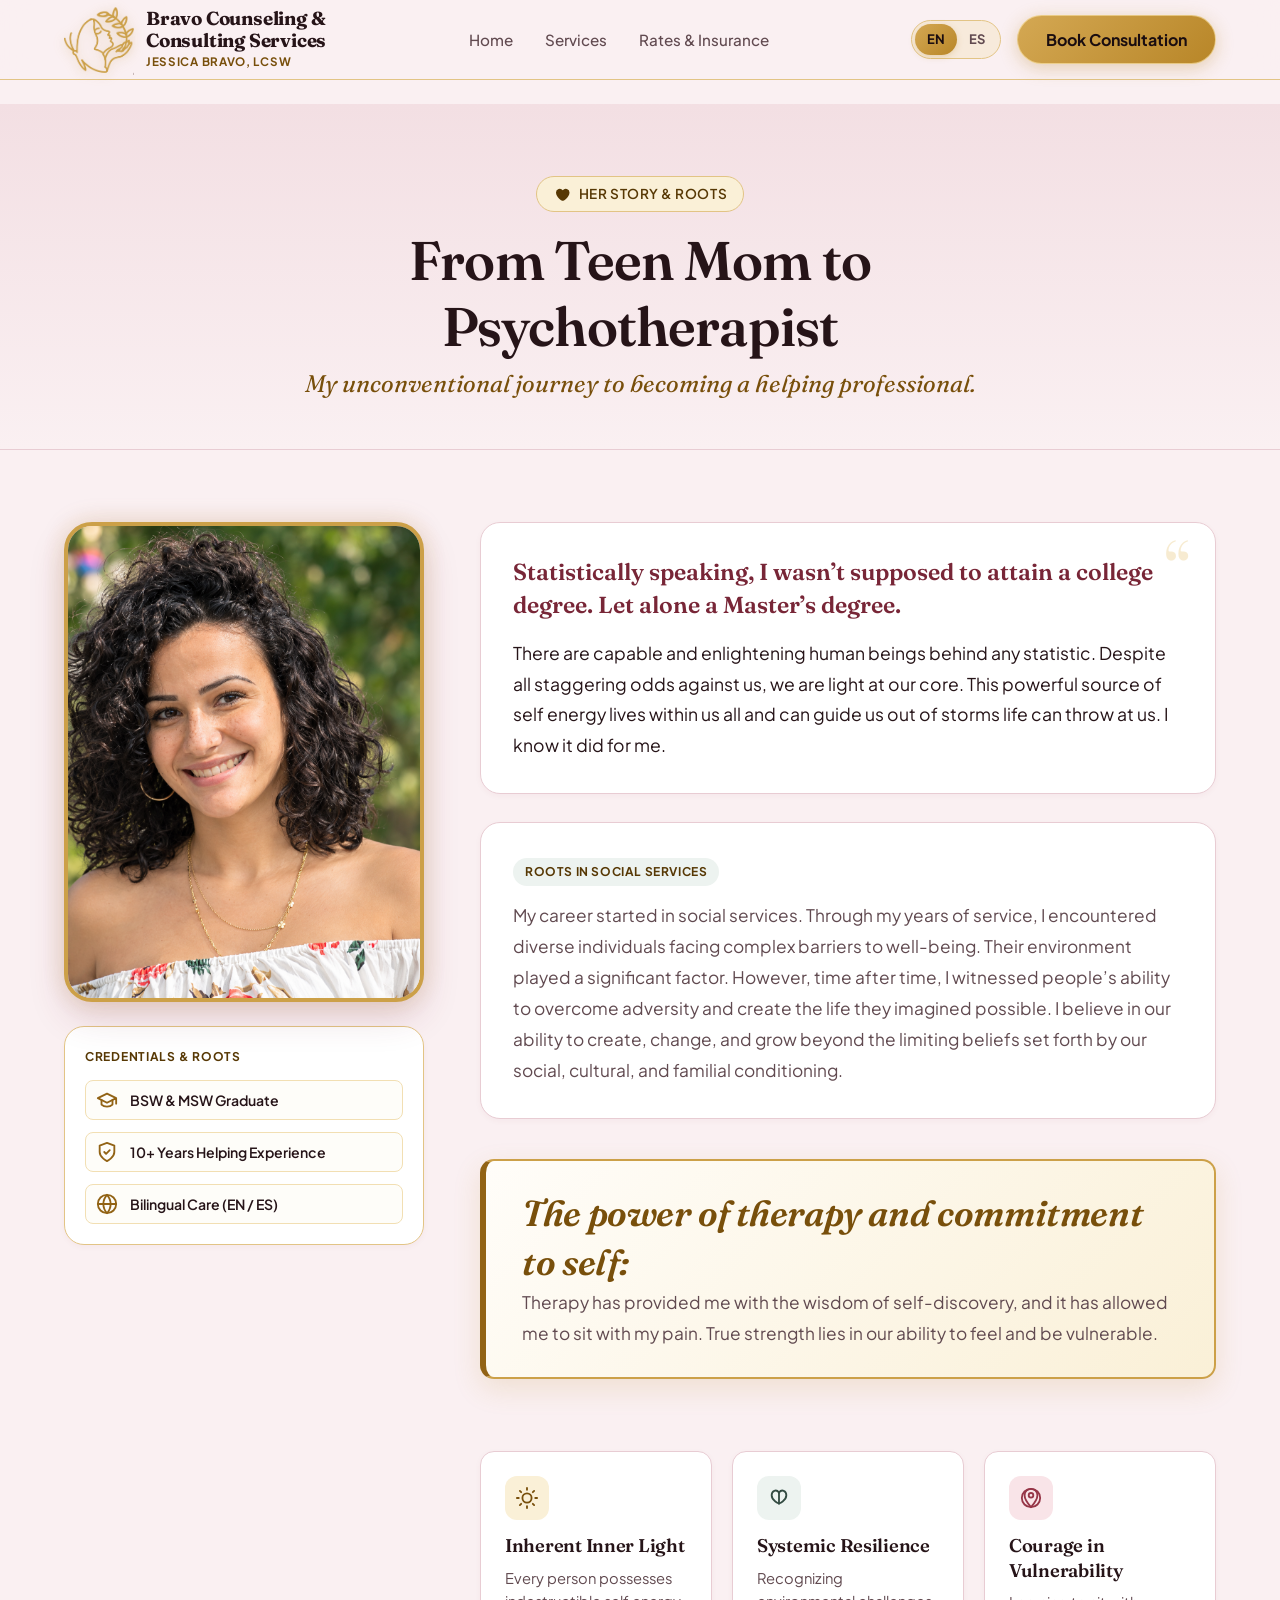
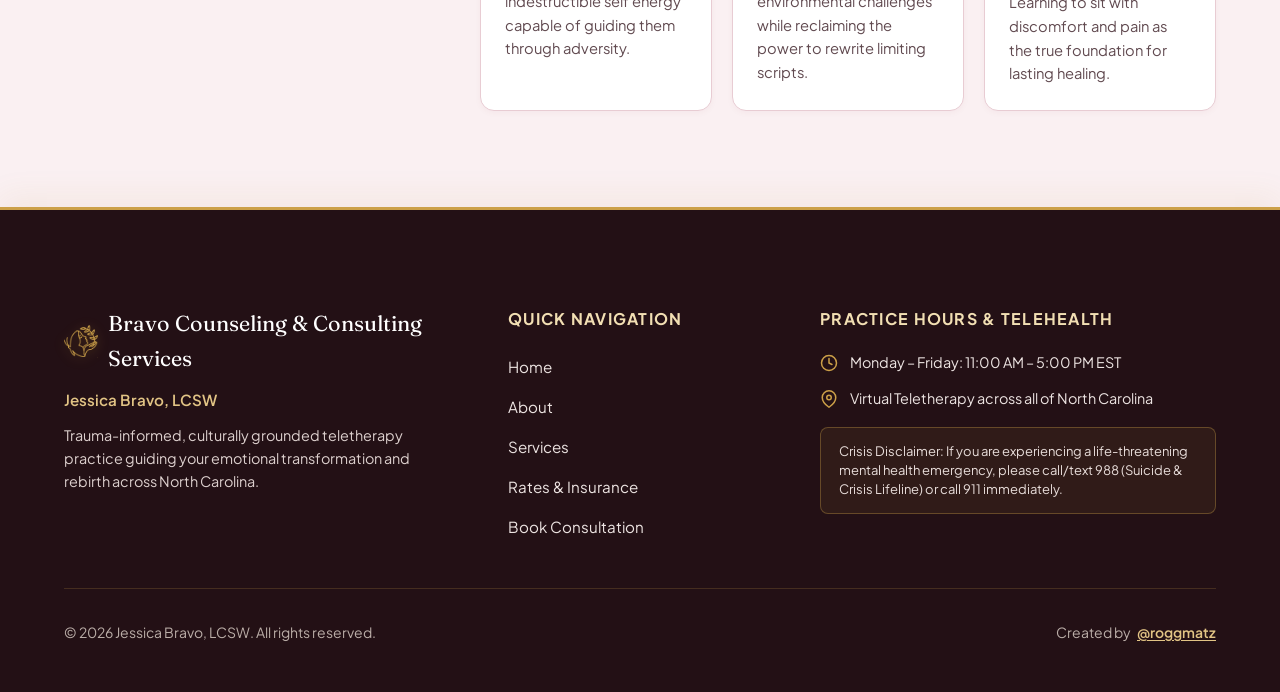
==== commit 69ad29dd: "Consolidated two about me blocks per Jessica's request." ====
--- a/aboutme.html
+++ b/aboutme.html
@@ -5,7 +5,7 @@
   <meta name="viewport" content="width=device-width, initial-scale=1.0">
   <meta name="description" content="Read the story of Jessica Bravo, LCSW: An unconventional journey from teen mom to psychotherapist, grounded in resilience, self energy, and social services.">
   <meta name="author" content="@roggmatz (https://roggmatz.com)">
-  <title>About Jessica Bravo, LCSW | From Teen Mom to Psychotherapist</title>
+  <title>About Jessica Bravo, LCSW</title>
 
   <!-- Open Graph / Meta -->
   <meta property="og:type" content="website">
@@ -171,16 +171,12 @@
             <!-- Standout Focus Quote Requirement -->
             <aside class="story-highlight-quote-card" aria-label="Core Philosophy Quote">
               <blockquote class="story-highlight-quote-text" data-i18n="about_page.highlight_quote">
-                The power of therapy and commitment to self.
+                The power of therapy and commitment to self:
               </blockquote>
+              <p class="story-chapter-body" data-i18n="about_page.vulnerability_p">
+                 Therapy has provided me with the wisdom of self-discovery, and it has allowed me to sit with my pain. True strength lies in our ability to feel and be vulnerable.
+              </p>
             </aside>
-
-            <!-- Chapter 3: Sitting With Pain & Vulnerability as Strength -->
-            <article class="story-chapter-card">
-              <p class="story-chapter-body" data-i18n="about_page.vulnerability_p">
-                Therapy has provided me with the wisdom of self-discovery, and it has allowed me to sit with my pain. True strength lies in our ability to feel and be vulnerable.
-              </p>
-            </article>
 
             <!-- Supporting Philosophy Pillars -->
             <div class="story-philosophy-section">
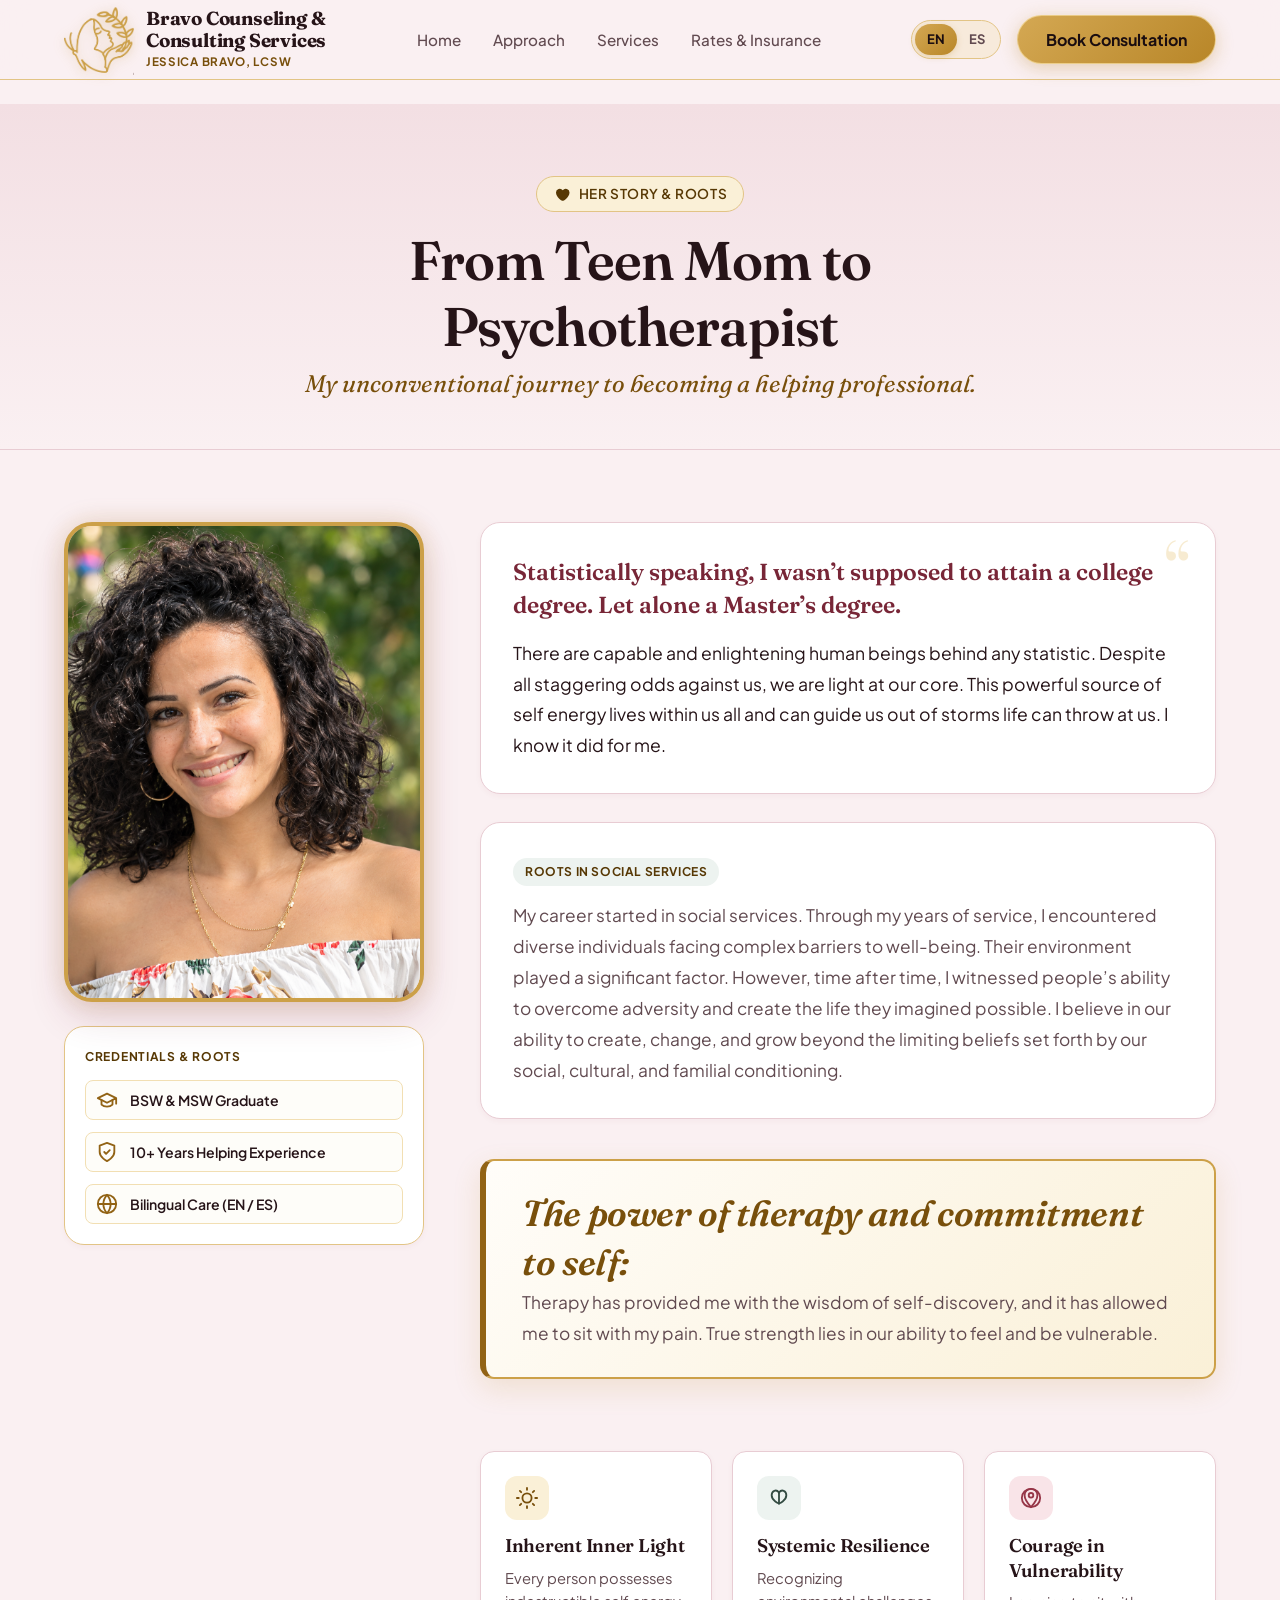
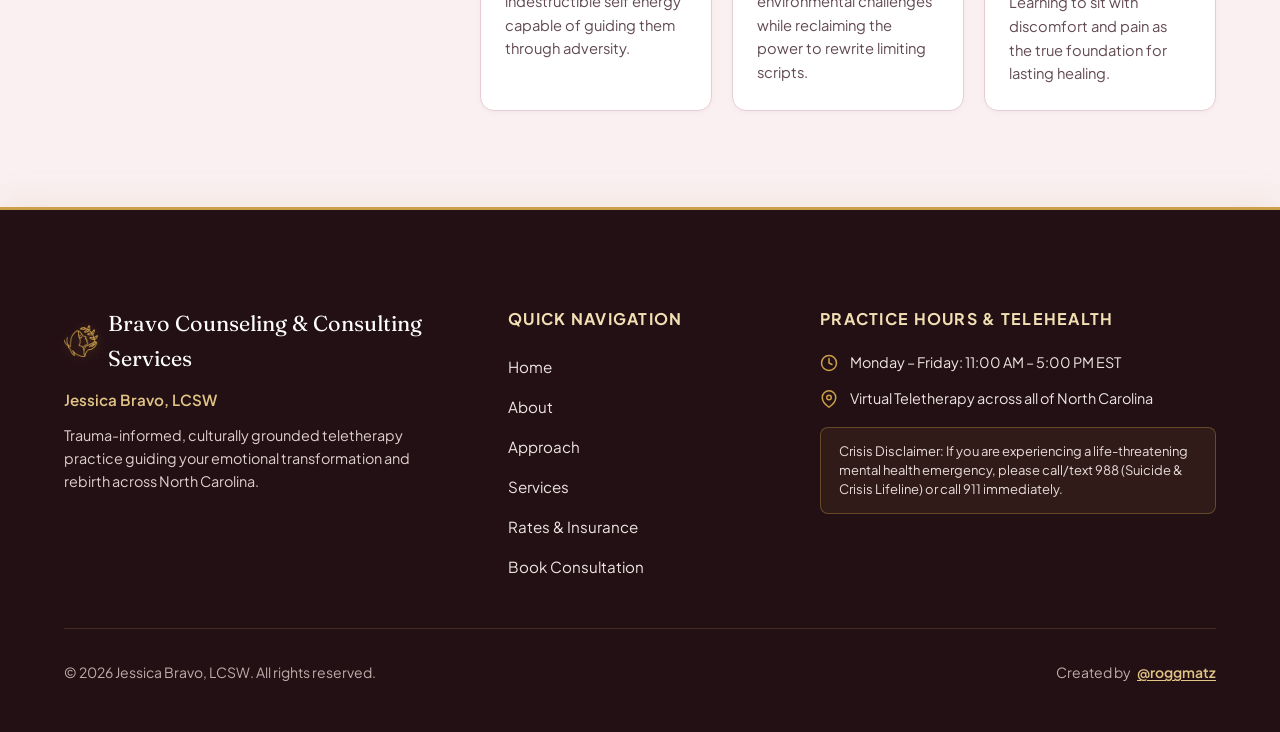
==== commit 8ade4323: "Added My Approach page describing the practice's therapeutic modalities. New approach.html follows t" ====
--- a/aboutme.html
+++ b/aboutme.html
@@ -49,6 +49,7 @@
       <!-- Navigation Menu -->
       <nav class="nav-menu" id="nav-menu" aria-label="Main Navigation">
         <a href="index.html" class="nav-link" data-i18n="about_page.nav_home">Home</a>
+        <a href="approach.html" class="nav-link" data-i18n="nav.approach">Approach</a>
         <a href="index.html#services" class="nav-link" data-i18n="nav.services">Services</a>
         <a href="index.html#rates" class="nav-link" data-i18n="nav.rates">Rates &amp; Insurance</a>
 
@@ -261,6 +262,7 @@
           <ul class="footer-links-list">
             <li><a href="index.html">Home</a></li>
             <li><a href="aboutme.html" data-i18n="nav.about">About Jessica Bravo</a></li>
+            <li><a href="approach.html" data-i18n="nav.approach">My Approach</a></li>
             <li><a href="index.html#services" data-i18n="nav.services">Therapy Services</a></li>
             <li><a href="index.html#rates" data-i18n="nav.rates">Rates &amp; Insurance</a></li>
             <li><a href="https://findmytherapist.com" target="_blank" rel="noopener noreferrer" data-i18n="nav.book">Book Consultation</a></li>
--- a/style.css
+++ b/style.css
@@ -632,6 +632,7 @@
 
 .hero-title span.accent {
   color: var(--color-gold-600);
+  font-size: 2.5rem;
   background: linear-gradient(135deg, #B88628 0%, #784F0B 100%);
   -webkit-background-clip: text;
   -webkit-text-fill-color: transparent;
@@ -1123,6 +1124,22 @@
   line-height: 1.45;
 }
 
+/* Legal evaluations row: card + stacked evaluation container */
+.legal-eval-grid {
+  margin-top: 48px;
+  margin-bottom: 0;
+}
+
+.modality-grid.modality-stack {
+  grid-template-columns: 1fr;
+}
+
+.evaluation-section-wrapper {
+  display: flex;
+  flex-direction: column;
+  justify-content: center;
+}
+
 /* --------------------------------------------------------------------------
    9. Section 4: Rates, Insurance & Payment Options
    -------------------------------------------------------------------------- */
@@ -1152,6 +1169,12 @@
   transition: transform var(--transition-normal), box-shadow var(--transition-normal), border-color var(--transition-normal);
 }
 
+.fee-card.fee-card-wide {
+  grid-column: 1 / -1;
+  justify-self: center;
+  width: calc(50% - 16px);
+}
+
 .fee-card:hover {
   transform: translateY(-4px);
   border-color: var(--color-gold-500);
@@ -1247,7 +1270,7 @@
 
 .insurance-logo-grid {
   display: grid;
-  grid-template-columns: repeat(5, 1fr);
+  grid-template-columns: repeat(3, 1fr);
   gap: 20px;
   align-items: center;
 }
@@ -1265,22 +1288,6 @@
   height: 120px;
   color: var(--color-gold-700);
   transition: border-color var(--transition-normal), transform var(--transition-normal), box-shadow var(--transition-normal);
-}
-
-.insurance-badge:hover {
-  border-color: var(--color-gold-400);
-  color: var(--color-gold-600);
-  transform: translateY(-2px);
-  box-shadow: 0 8px 20px rgba(184, 134, 40, 0.16);
-}
-
-.insurance-badge svg {
-  color: var(--color-gold-700);
-  transition: color var(--transition-fast);
-}
-
-.insurance-badge:hover svg {
-  color: var(--color-gold-600);
 }
 
 .insurance-logo-icon {
@@ -1728,6 +1735,10 @@
     grid-template-columns: 1fr;
   }
 
+  .fee-card.fee-card-wide {
+    width: 100%;
+  }
+
   .modality-grid {
     grid-template-columns: 1fr;
   }
@@ -2237,3 +2248,180 @@
     padding: 20px 22px;
   }
 }
+
+/* ==========================================================================
+   "My Approach" Page Styles (approach.html)
+   Reuses the About page hero, cards, quote and CTA components.
+   ========================================================================== */
+.approach-hero-lead {
+  font-family: var(--font-heading);
+  font-size: clamp(1.3rem, 2.6vw, 1.7rem);
+  line-height: 1.5;
+  color: var(--color-gold-700);
+  margin: 4px auto var(--space-lg);
+  max-width: 720px;
+}
+
+.approach-section {
+  padding: var(--space-3xl) 0 0;
+}
+
+.approach-page .about-page-main {
+  padding-bottom: 0;
+}
+
+.approach-page .about-cta-section {
+  margin-top: var(--space-3xl);
+}
+
+.approach-split {
+  display: grid;
+  grid-template-columns: 1fr;
+  gap: 32px;
+  align-items: center;
+}
+
+.approach-split-copy {
+  display: flex;
+  flex-direction: column;
+  gap: 20px;
+}
+
+.approach-figure {
+  margin: 0 auto;
+  border-radius: var(--radius-xl);
+  overflow: hidden;
+  border: 4px solid var(--color-gold-400);
+  box-shadow: 0 16px 36px rgba(120, 38, 55, 0.16), 0 0 24px rgba(184, 134, 40, 0.22);
+  background-color: var(--color-rose-100);
+  aspect-ratio: 4 / 5;
+  max-width: 440px;
+  width: 100%;
+}
+
+.approach-figure img {
+  width: 100%;
+  height: 100%;
+  object-fit: cover;
+  display: block;
+}
+
+.approach-heading {
+  font-size: clamp(1.6rem, 3vw, 2.2rem);
+  line-height: 1.3;
+  color: var(--color-text-main);
+}
+
+.approach-heading-sm {
+  font-size: clamp(1.4rem, 2.4vw, 1.75rem);
+  margin-bottom: 14px;
+  color: var(--color-rose-700);
+}
+
+.approach-mbs-grid {
+  margin-top: 40px;
+}
+
+.approach-awaits-card {
+  margin: 0;
+  padding: 32px 24px;
+}
+
+.approach-awaits-list {
+  list-style: none;
+  margin: 24px 0 0;
+  padding: 0;
+  display: grid;
+  grid-template-columns: 1fr;
+  gap: 12px;
+}
+
+.approach-await-item {
+  display: flex;
+  align-items: flex-start;
+  gap: 14px;
+  padding: 14px 16px;
+  background: rgba(255, 255, 255, 0.7);
+  border: 1px solid var(--color-gold-200);
+  border-radius: var(--radius-sm);
+  color: var(--color-text-main);
+  font-size: 1.02rem;
+  line-height: 1.55;
+}
+
+.approach-await-icon {
+  flex-shrink: 0;
+  width: 40px;
+  height: 40px;
+  border-radius: 12px;
+  background: var(--color-gold-100);
+  color: var(--color-gold-700);
+  display: flex;
+  align-items: center;
+  justify-content: center;
+}
+
+.approach-modal-intro {
+  margin-top: 12px;
+  max-width: 760px;
+}
+
+.approach-modal-chips {
+  list-style: none;
+  margin: 0 0 32px;
+  padding: 0;
+  display: flex;
+  flex-wrap: wrap;
+  gap: 10px;
+}
+
+.approach-closing-quote {
+  margin-top: 40px;
+}
+
+.approach-closing-quote .story-chapter-body {
+  margin-top: 14px;
+  color: var(--color-text-main);
+}
+
+.approach-cta-figure {
+  margin: 0 auto 20px;
+  width: 120px;
+  height: 120px;
+  border-radius: 50%;
+  overflow: hidden;
+  border: 3px solid var(--color-gold-400);
+  background: var(--color-rose-800);
+}
+
+.approach-cta-figure img {
+  width: 100%;
+  height: 100%;
+  object-fit: cover;
+  display: block;
+}
+
+@media (min-width: 768px) {
+  .approach-awaits-list {
+    grid-template-columns: repeat(2, 1fr);
+  }
+
+  .approach-awaits-card {
+    padding: 40px;
+  }
+}
+
+@media (min-width: 992px) {
+  .approach-split {
+    grid-template-columns: 400px 1fr;
+    gap: 56px;
+  }
+
+  .approach-split-reverse {
+    grid-template-columns: 1fr 400px;
+  }
+
+  .approach-figure {
+    margin-inline: 0;
+  }
+}
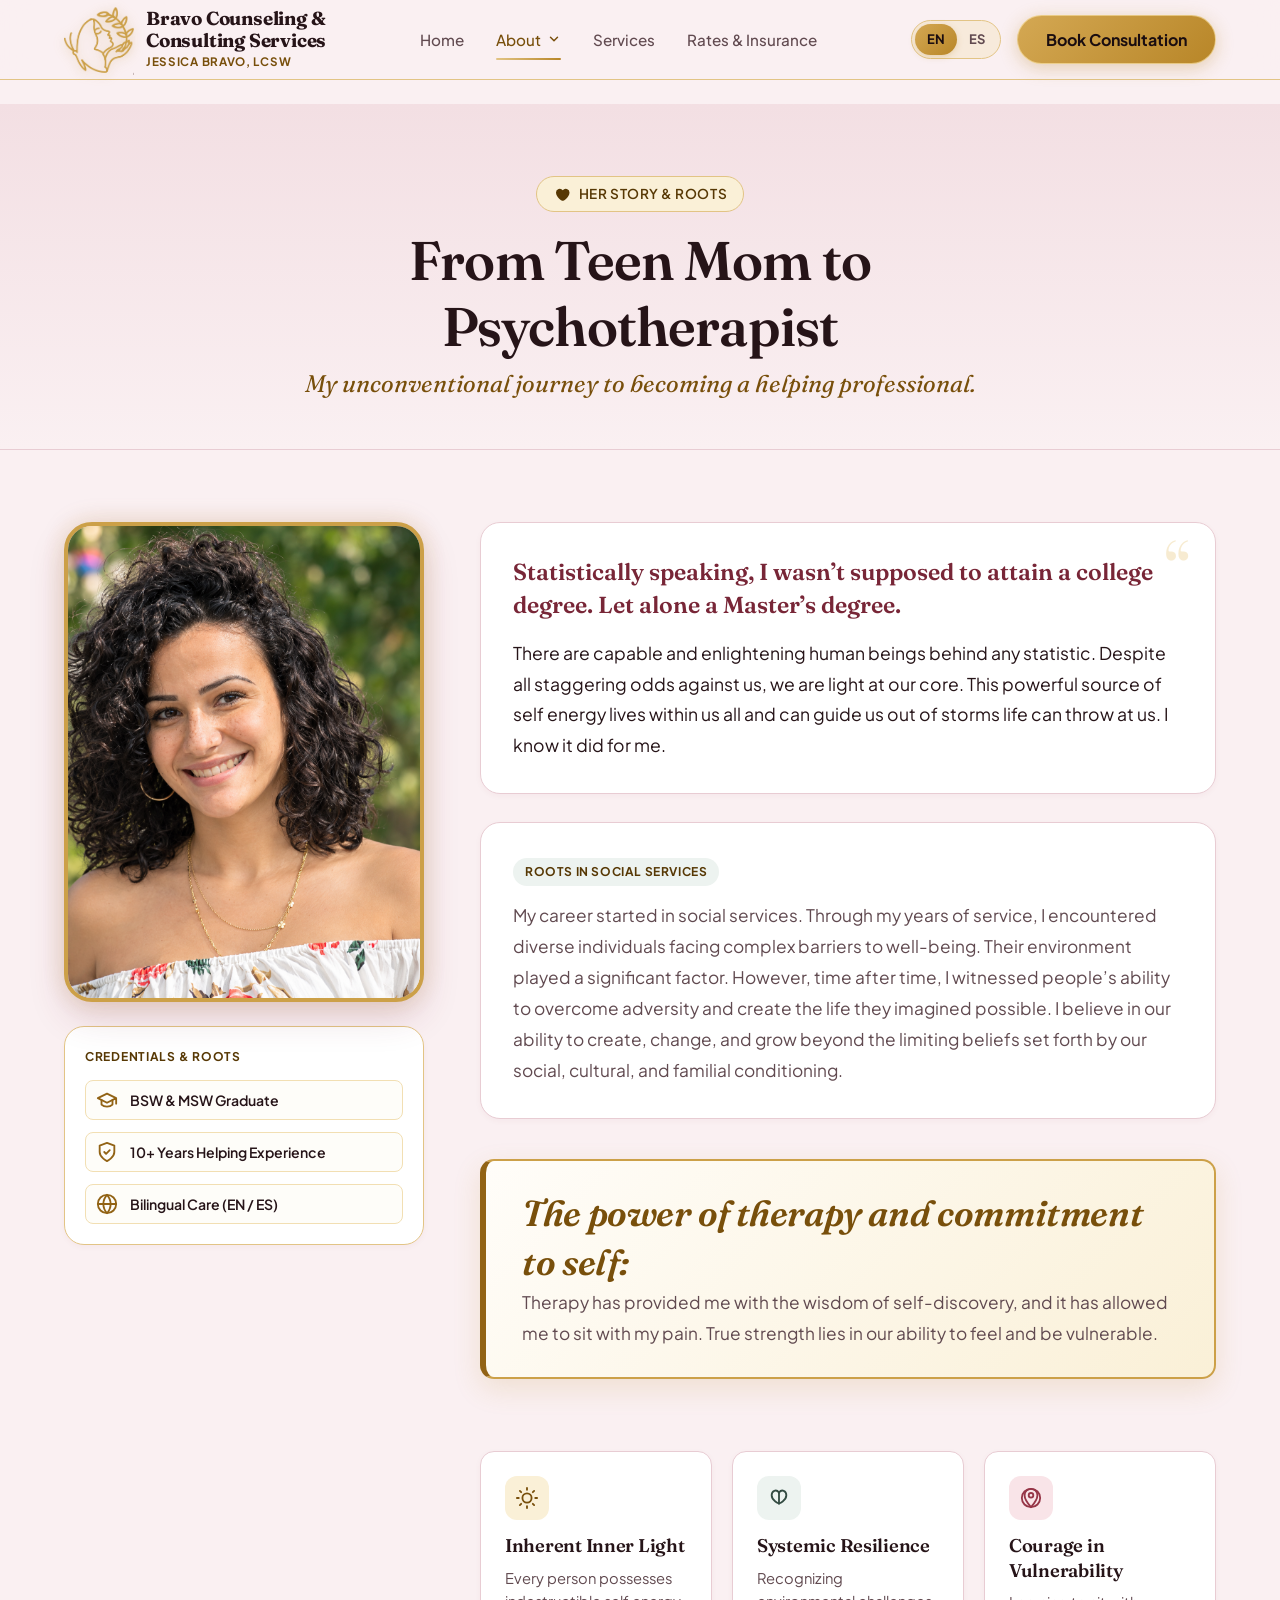
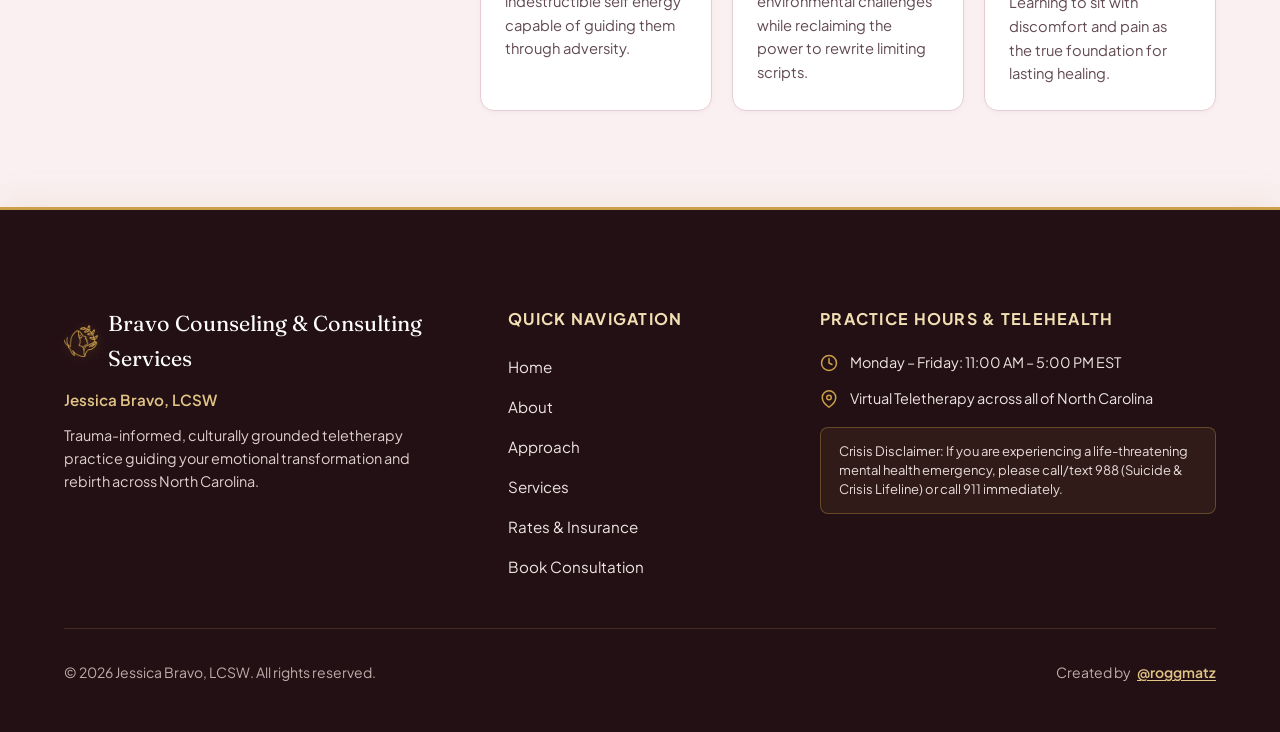
==== commit 4be9ca18: "Converted About nav item into a dropdown with Meet Your Therapist and Approach. Desktop opens on hov" ====
--- a/aboutme.html
+++ b/aboutme.html
@@ -49,7 +49,16 @@
       <!-- Navigation Menu -->
       <nav class="nav-menu" id="nav-menu" aria-label="Main Navigation">
         <a href="index.html" class="nav-link" data-i18n="about_page.nav_home">Home</a>
-        <a href="approach.html" class="nav-link" data-i18n="nav.approach">Approach</a>
+        <div class="nav-dropdown">
+          <button type="button" class="nav-link nav-dropdown-toggle active" id="about-dropdown-toggle" aria-expanded="false" aria-haspopup="true" aria-controls="about-dropdown-menu">
+            <span data-i18n="nav.about">About</span>
+            <svg class="nav-dropdown-chevron" viewBox="0 0 24 24" width="14" height="14" fill="none" stroke="currentColor" stroke-width="2.5" stroke-linecap="round" stroke-linejoin="round" aria-hidden="true"><polyline points="6 9 12 15 18 9"/></svg>
+          </button>
+          <ul class="nav-dropdown-menu" id="about-dropdown-menu">
+            <li><a href="aboutme.html" class="nav-dropdown-link" data-i18n="nav.meet_therapist" aria-current="page">Meet Your Therapist</a></li>
+            <li><a href="approach.html" class="nav-dropdown-link" data-i18n="nav.approach">Approach</a></li>
+          </ul>
+        </div>
         <a href="index.html#services" class="nav-link" data-i18n="nav.services">Services</a>
         <a href="index.html#rates" class="nav-link" data-i18n="nav.rates">Rates &amp; Insurance</a>
 
--- a/style.css
+++ b/style.css
@@ -526,6 +526,93 @@
   color: var(--color-text-main);
 }
 
+/* About Dropdown */
+.nav-dropdown {
+  position: relative;
+}
+
+.nav-dropdown-toggle {
+  display: inline-flex;
+  align-items: center;
+  gap: 6px;
+  background: none;
+  border: 0;
+  cursor: pointer;
+  font-family: inherit;
+}
+
+.nav-dropdown-chevron {
+  transition: transform var(--transition-fast);
+}
+
+.nav-dropdown.open .nav-dropdown-chevron {
+  transform: rotate(180deg);
+}
+
+.nav-dropdown-toggle[aria-expanded="true"] {
+  color: var(--color-gold-700);
+}
+
+.nav-dropdown-menu {
+  list-style: none;
+  margin: 0;
+  padding: 8px;
+  position: absolute;
+  top: 100%;
+  left: -16px;
+  min-width: 220px;
+  background-color: var(--color-bg-card);
+  border: 1.5px solid var(--color-border-gold);
+  border-radius: var(--radius-md);
+  box-shadow: var(--shadow-lg);
+  opacity: 0;
+  visibility: hidden;
+  transform: translateY(6px);
+  transition: opacity var(--transition-fast), transform var(--transition-fast), visibility var(--transition-fast);
+  z-index: 110;
+}
+
+/* Invisible bridge keeps the menu open while the pointer crosses the gap */
+.nav-dropdown-menu::before {
+  content: '';
+  position: absolute;
+  top: -12px;
+  left: 0;
+  right: 0;
+  height: 12px;
+}
+
+@media (hover: hover) {
+  .nav-dropdown:hover .nav-dropdown-menu {
+    opacity: 1;
+    visibility: visible;
+    transform: translateY(0);
+  }
+}
+
+.nav-dropdown.open .nav-dropdown-menu {
+  opacity: 1;
+  visibility: visible;
+  transform: translateY(0);
+}
+
+.nav-dropdown-link {
+  display: block;
+  padding: 10px 14px;
+  border-radius: var(--radius-sm);
+  font-size: 0.95rem;
+  font-weight: 500;
+  color: var(--color-text-muted);
+  white-space: nowrap;
+  transition: background-color var(--transition-fast), color var(--transition-fast);
+}
+
+.nav-dropdown-link:hover,
+.nav-dropdown-link[aria-current="page"] {
+  background-color: var(--color-gold-100);
+  color: var(--color-gold-700);
+}
+
 /* Mobile Toggle */
 .mobile-toggle {
   display: none;
@@ -1711,6 +1798,43 @@
     border-bottom: 1px solid var(--color-border-light);
   }
 
+  .nav-dropdown {
+    width: 100%;
+  }
+
+  .nav-dropdown-toggle {
+    justify-content: space-between;
+  }
+
+  .nav-dropdown-menu {
+    position: static;
+    min-width: 0;
+    padding: 0 0 0 16px;
+    background: none;
+    border: 0;
+    border-left: 2px solid var(--color-gold-300);
+    border-radius: 0;
+    box-shadow: none;
+    opacity: 1;
+    visibility: visible;
+    transform: none;
+    display: none;
+    margin: 6px 0 4px;
+  }
+
+  .nav-dropdown-menu::before {
+    display: none;
+  }
+
+  .nav-dropdown.open .nav-dropdown-menu {
+    display: block;
+  }
+
+  .nav-dropdown-link {
+    font-size: 1.05rem;
+    padding: 10px 12px;
+  }
+
   .nav-actions-mobile-wrap {
     width: 100%;
     display: flex;
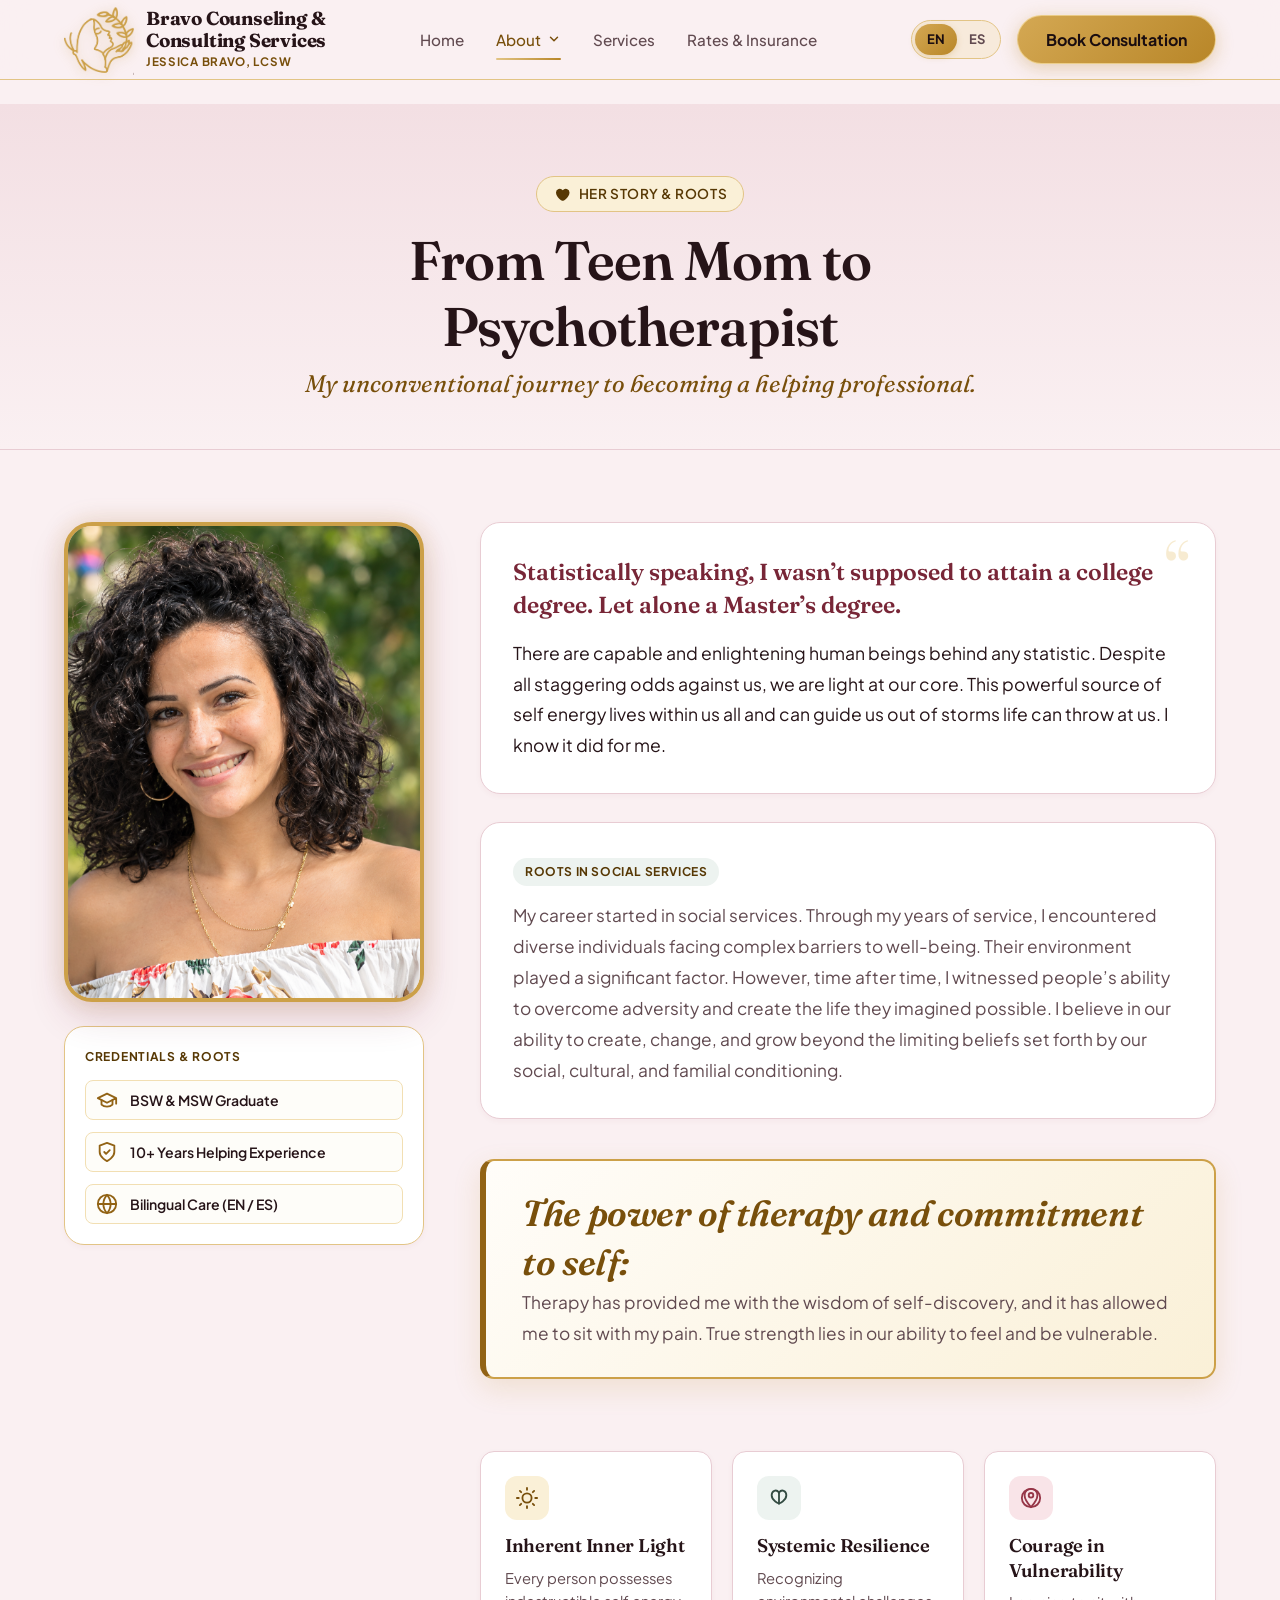
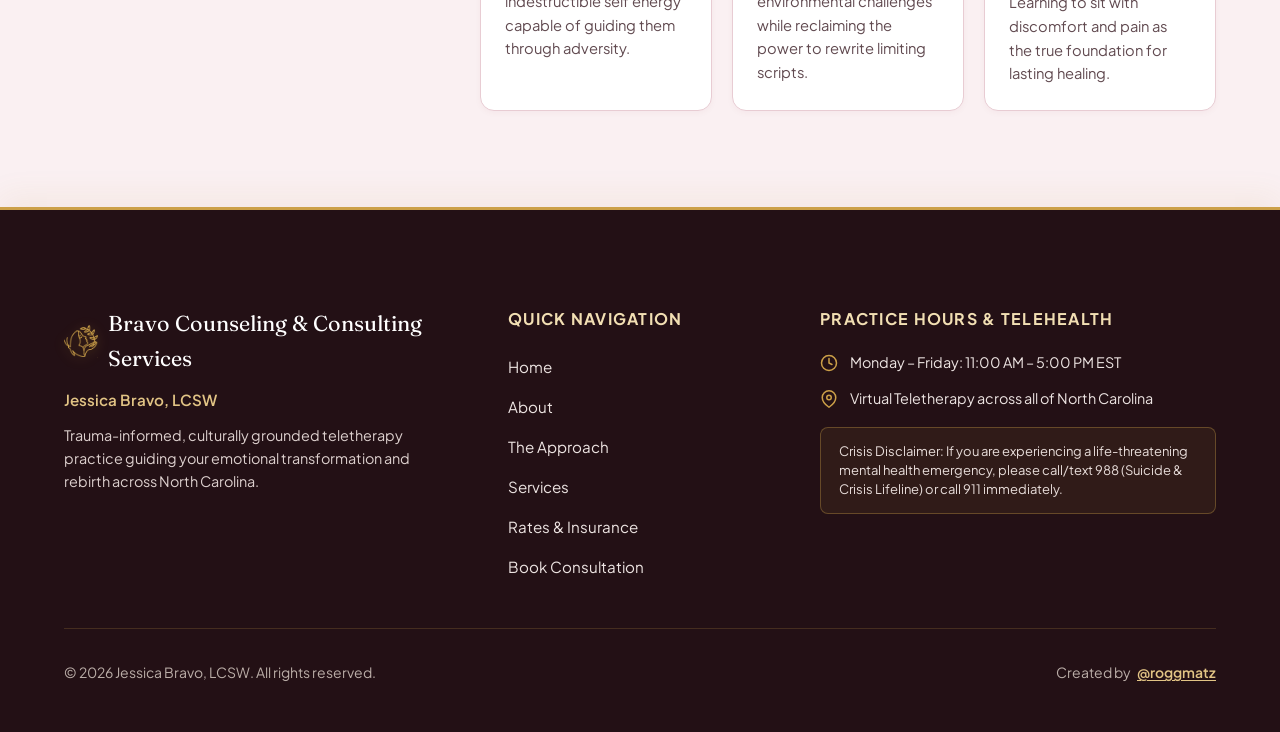
==== commit a6d7ede8: "Updated CTAs in nav so they point to the Contact panel in index." ====
--- a/aboutme.html
+++ b/aboutme.html
@@ -68,7 +68,7 @@
             <button type="button" class="lang-btn active" data-lang="en" aria-pressed="true">English</button>
             <button type="button" class="lang-btn" data-lang="es" aria-pressed="false">Español</button>
           </div>
-          <a href="https://findmytherapist.com" target="_blank" rel="noopener noreferrer" class="btn btn-primary" data-i18n="nav.book">Book Consultation</a>
+          <a href="index.html#contact" class="btn btn-primary" data-i18n="nav.book">Book Consultation</a>
         </div>
       </nav>
 
@@ -80,7 +80,7 @@
           <button type="button" class="lang-btn" data-lang="es" aria-pressed="false">ES</button>
         </div>
         <!-- CTA Button -->
-        <a href="https://findmytherapist.com" target="_blank" rel="noopener noreferrer" class="btn btn-primary" data-i18n="nav.book">Book Consultation</a>
+        <a href="index.html#contact" class="btn btn-primary" data-i18n="nav.book">Book Consultation</a>
       </div>
 
       <!-- Mobile Hamburger Button -->
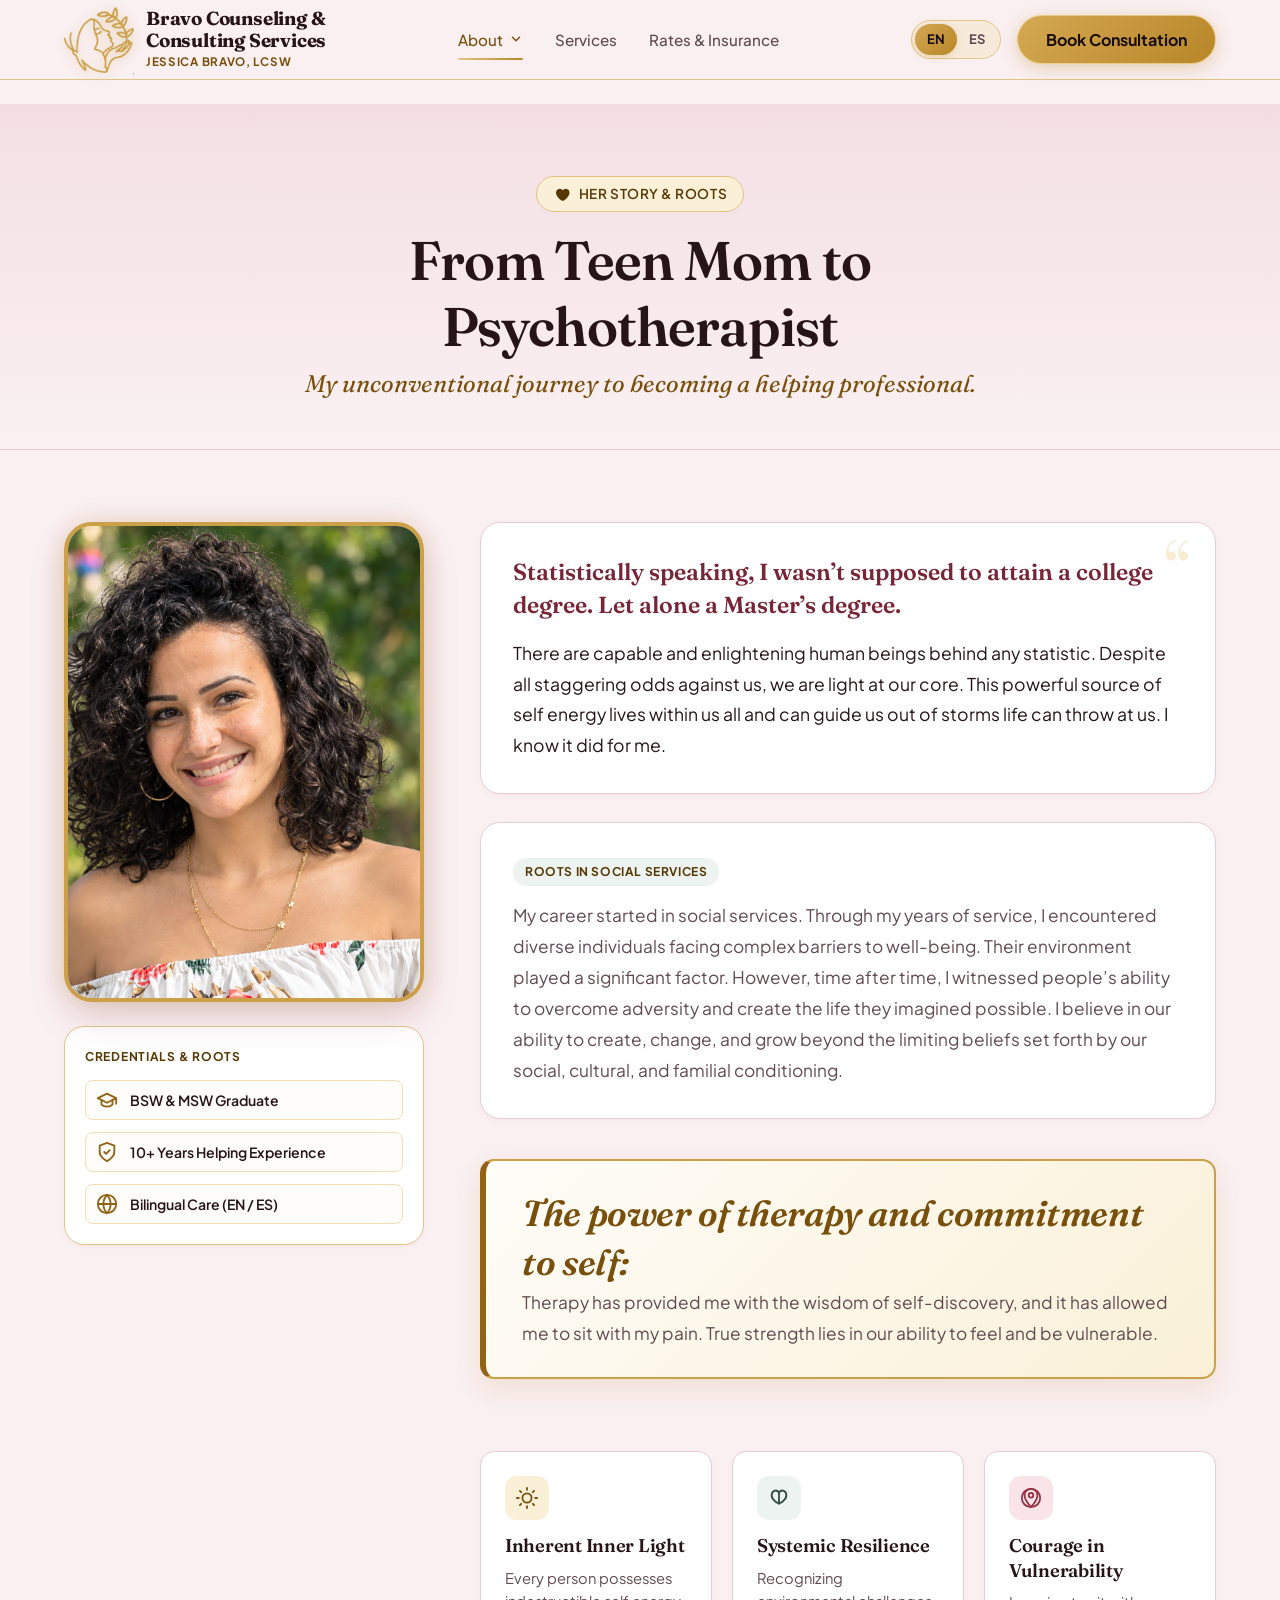
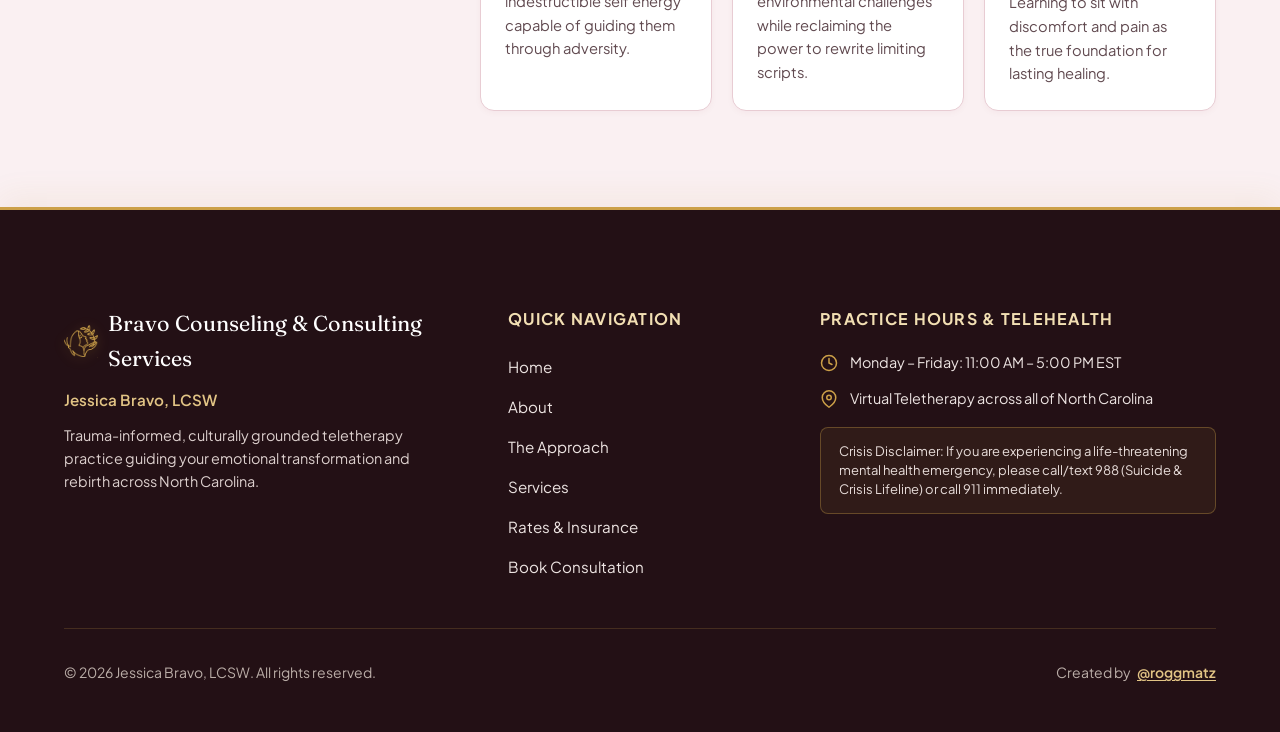
==== commit a3114f24: "Removed superfluous Home link." ====
--- a/aboutme.html
+++ b/aboutme.html
@@ -48,7 +48,6 @@
 
       <!-- Navigation Menu -->
       <nav class="nav-menu" id="nav-menu" aria-label="Main Navigation">
-        <a href="index.html" class="nav-link" data-i18n="about_page.nav_home">Home</a>
         <div class="nav-dropdown">
           <button type="button" class="nav-link nav-dropdown-toggle active" id="about-dropdown-toggle" aria-expanded="false" aria-haspopup="true" aria-controls="about-dropdown-menu">
             <span data-i18n="nav.about">About</span>
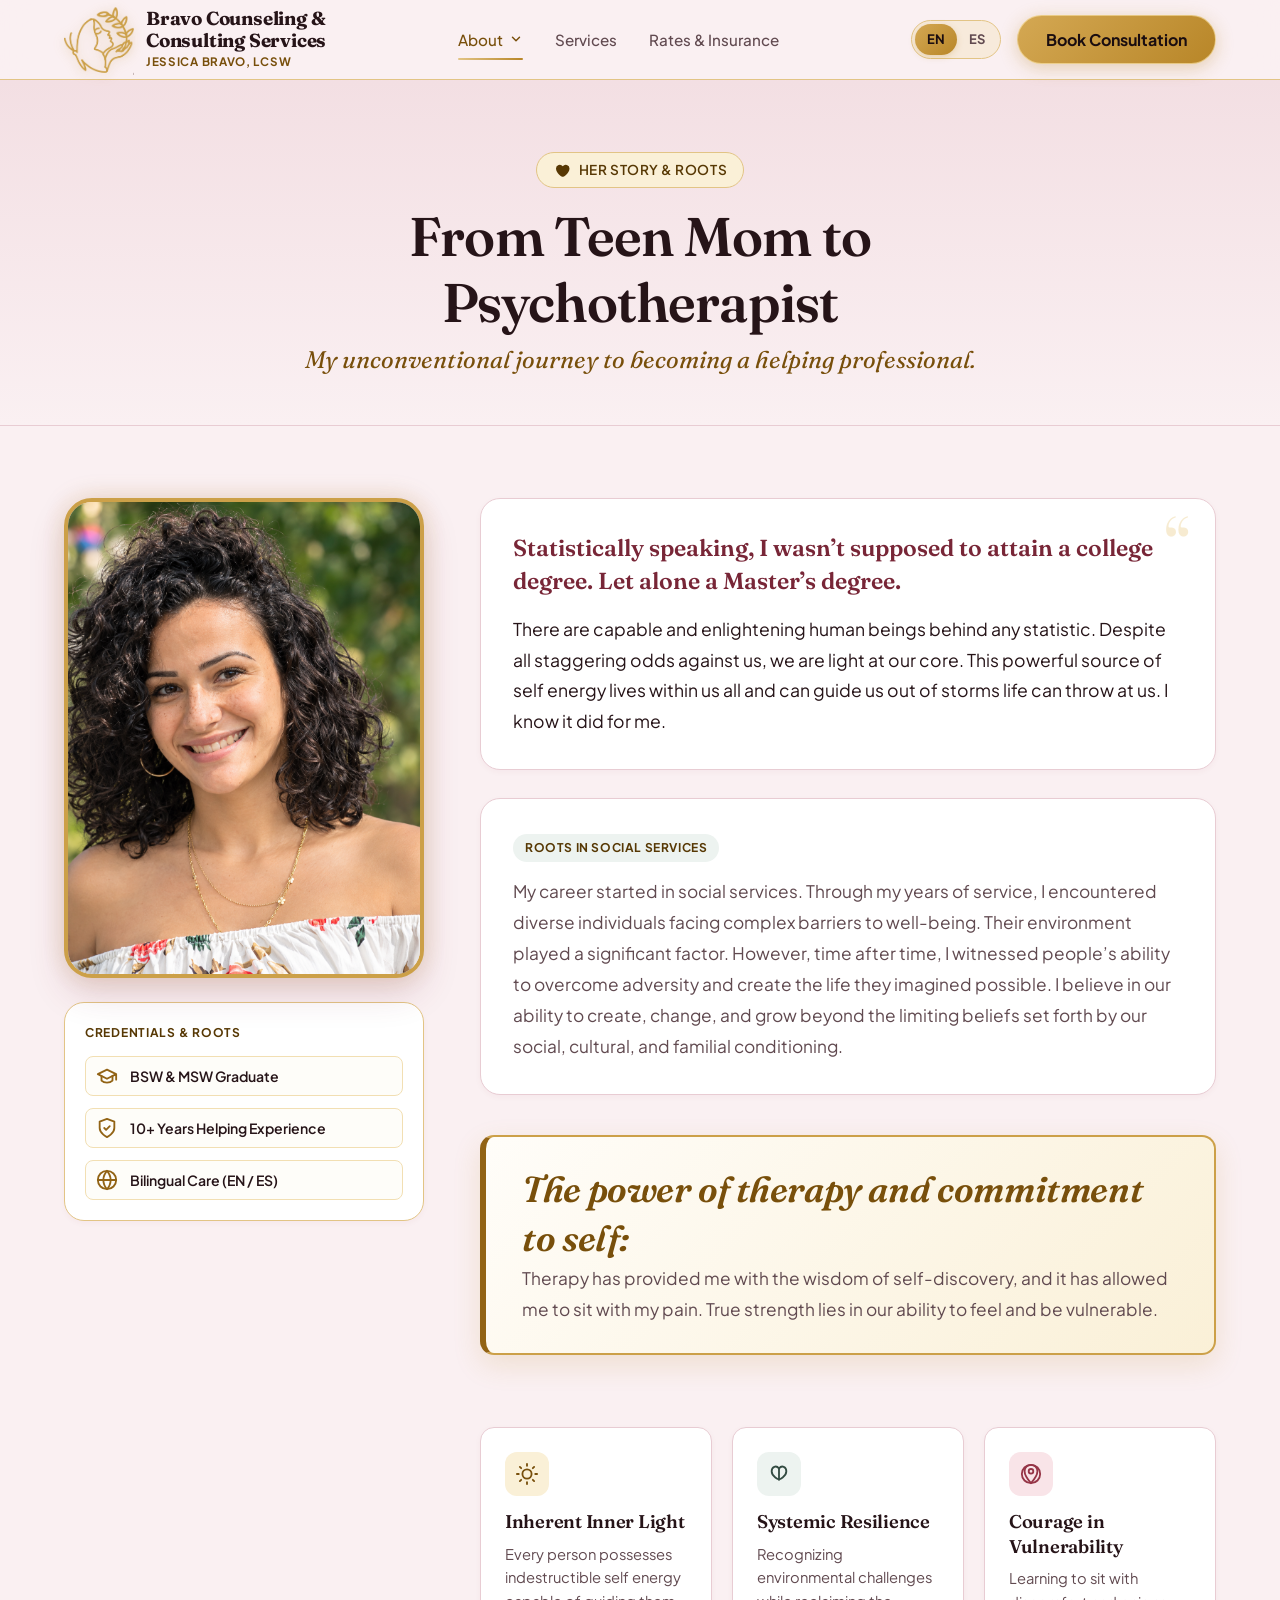
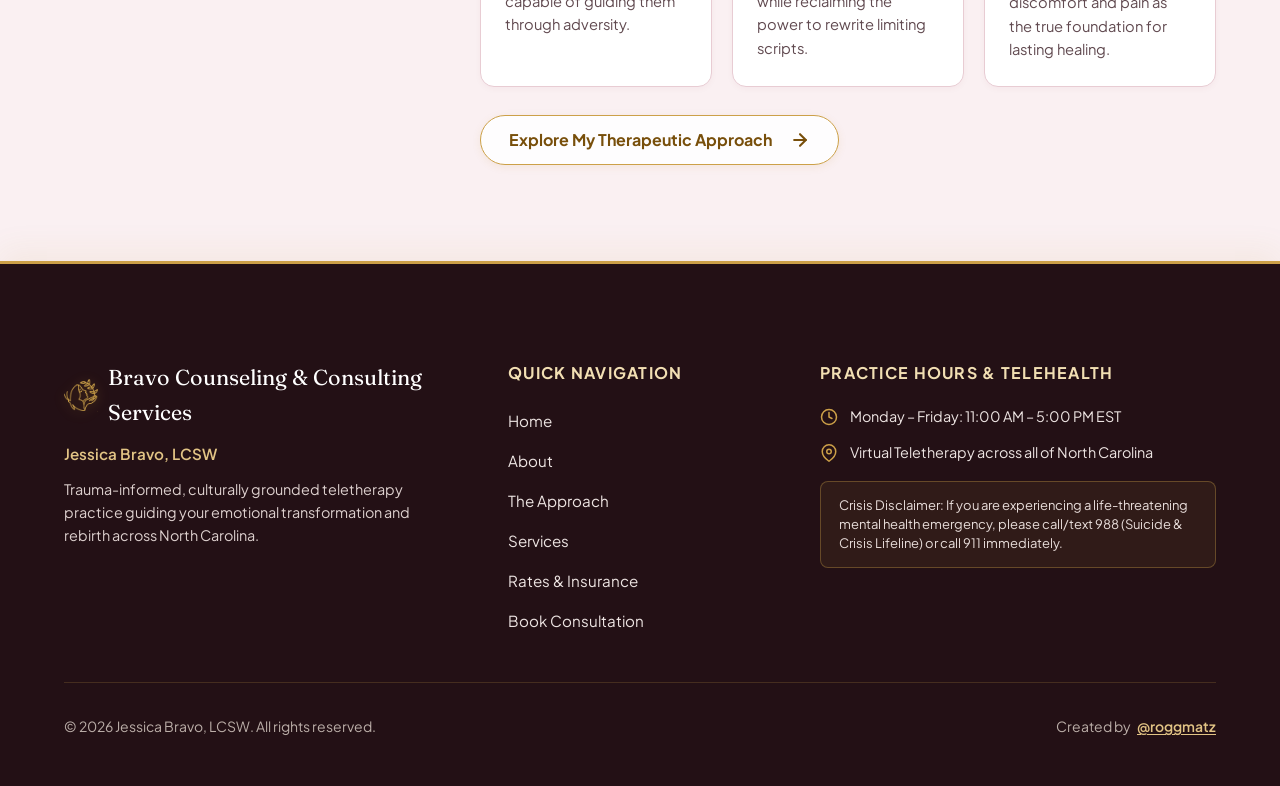
==== commit 6b62154d: "Added Approach button at the bottom of the About page. Co-Authored-By: Claude Sonnet 5.5 <noreply@an" ====
--- a/aboutme.html
+++ b/aboutme.html
@@ -237,6 +237,17 @@
               </div>
             </div>
 
+            <!-- Link to Approach Page -->
+            <div>
+              <a href="approach.html" class="btn btn-secondary">
+                <span data-i18n="about_page.approach_btn">Explore My Therapeutic Approach</span>
+                <svg class="btn-icon" viewBox="0 0 24 24" fill="none" stroke="currentColor" stroke-width="2.5" stroke-linecap="round" stroke-linejoin="round" aria-hidden="true" style="margin-left: 8px;">
+                  <line x1="5" y1="12" x2="19" y2="12"></line>
+                  <polyline points="12 5 19 12 12 19"></polyline>
+                </svg>
+              </a>
+            </div>
+
           </div>
 
         </div>
--- a/style.css
+++ b/style.css
@@ -1981,7 +1981,7 @@
    Dedicated "About Me" Page Styles (aboutme.html)
    ========================================================================== */
 .about-page-main {
-  padding-top: calc(var(--header-height) + 24px);
+  padding-top: var(--header-height);
   padding-bottom: var(--space-4xl);
 }
 
